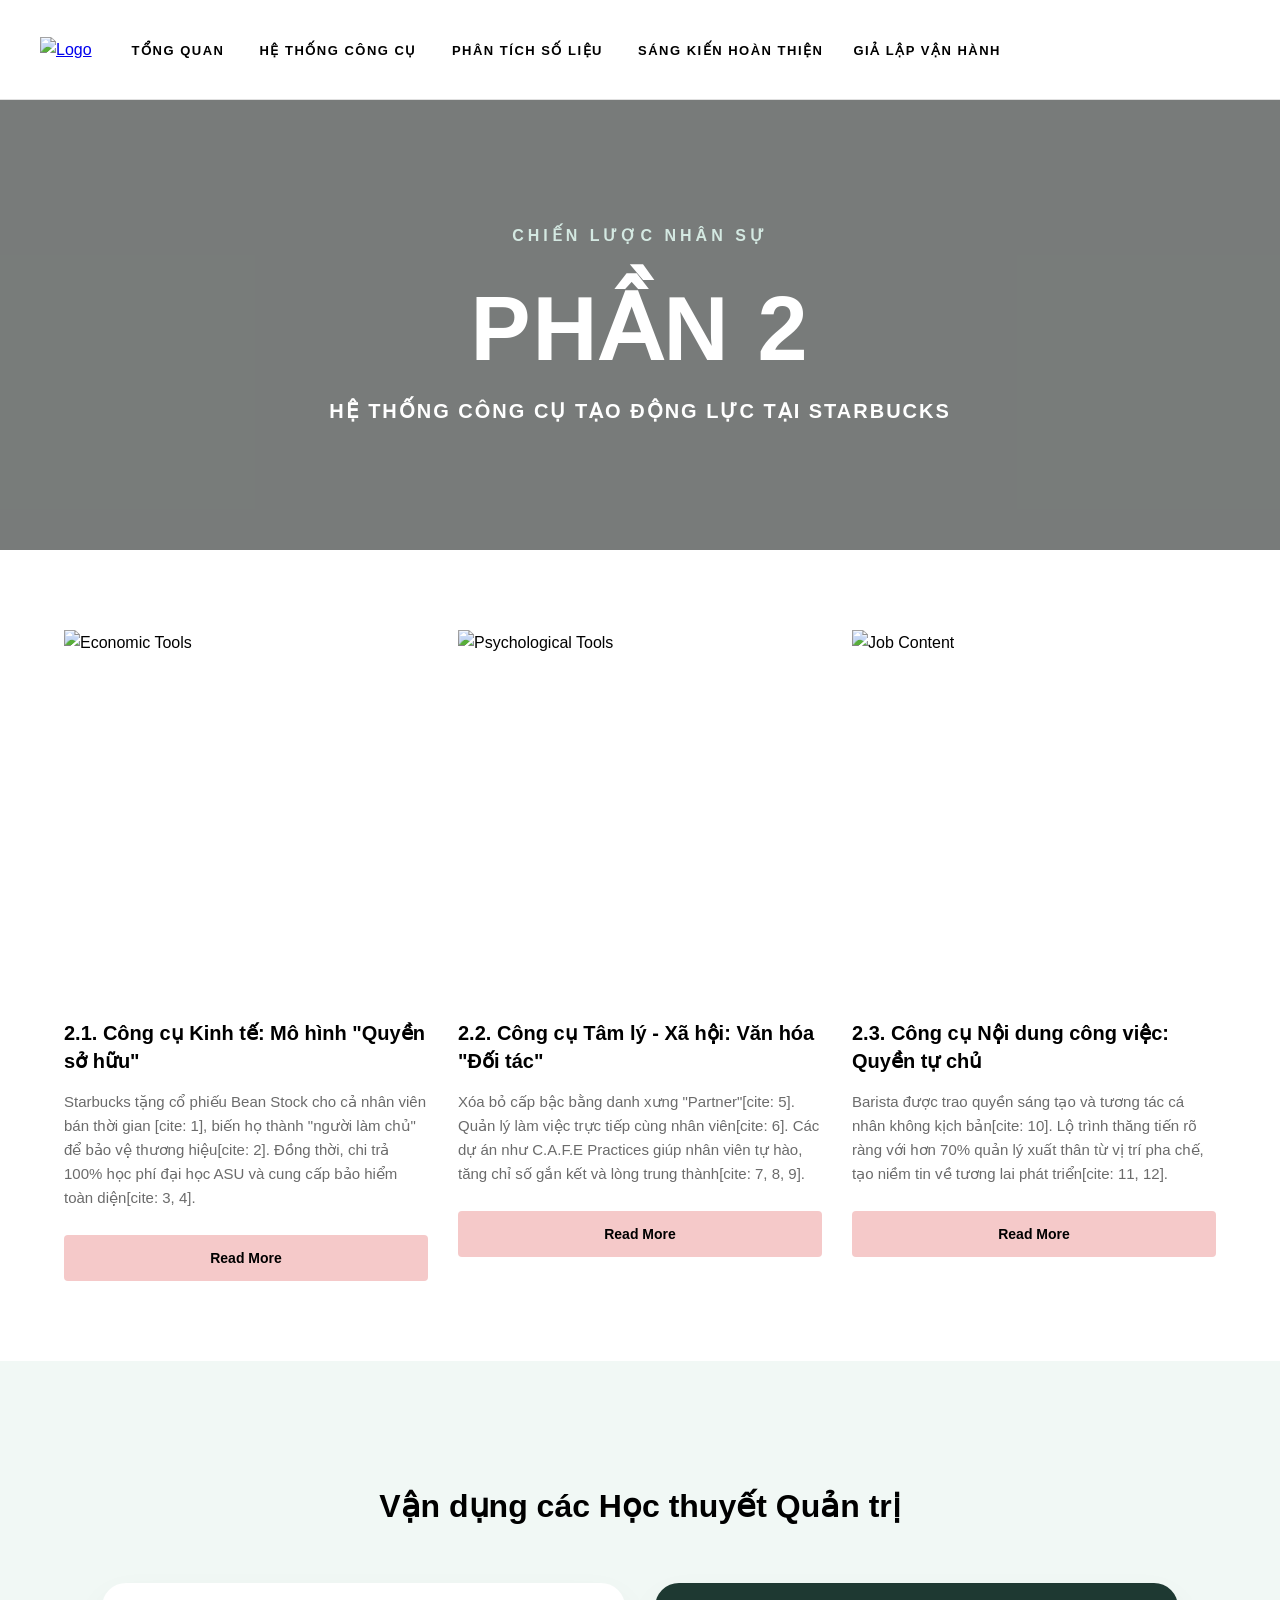
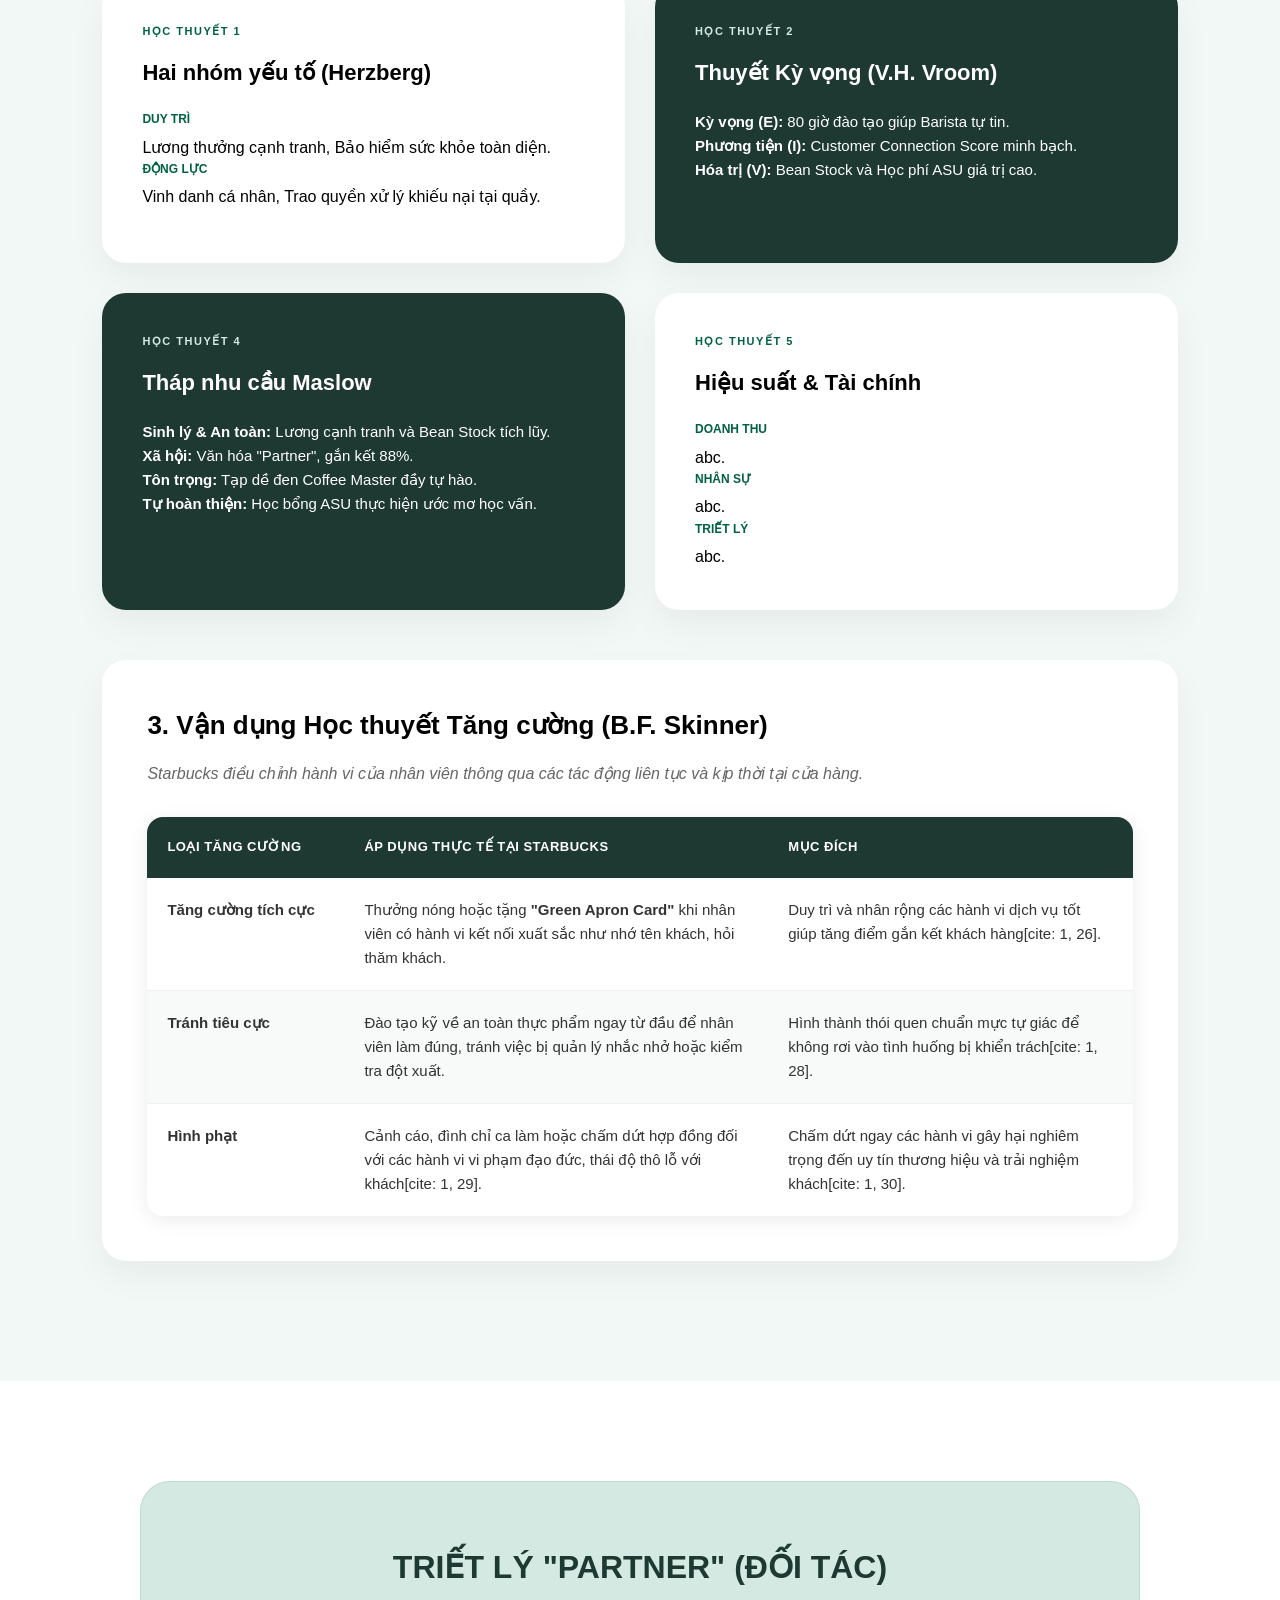
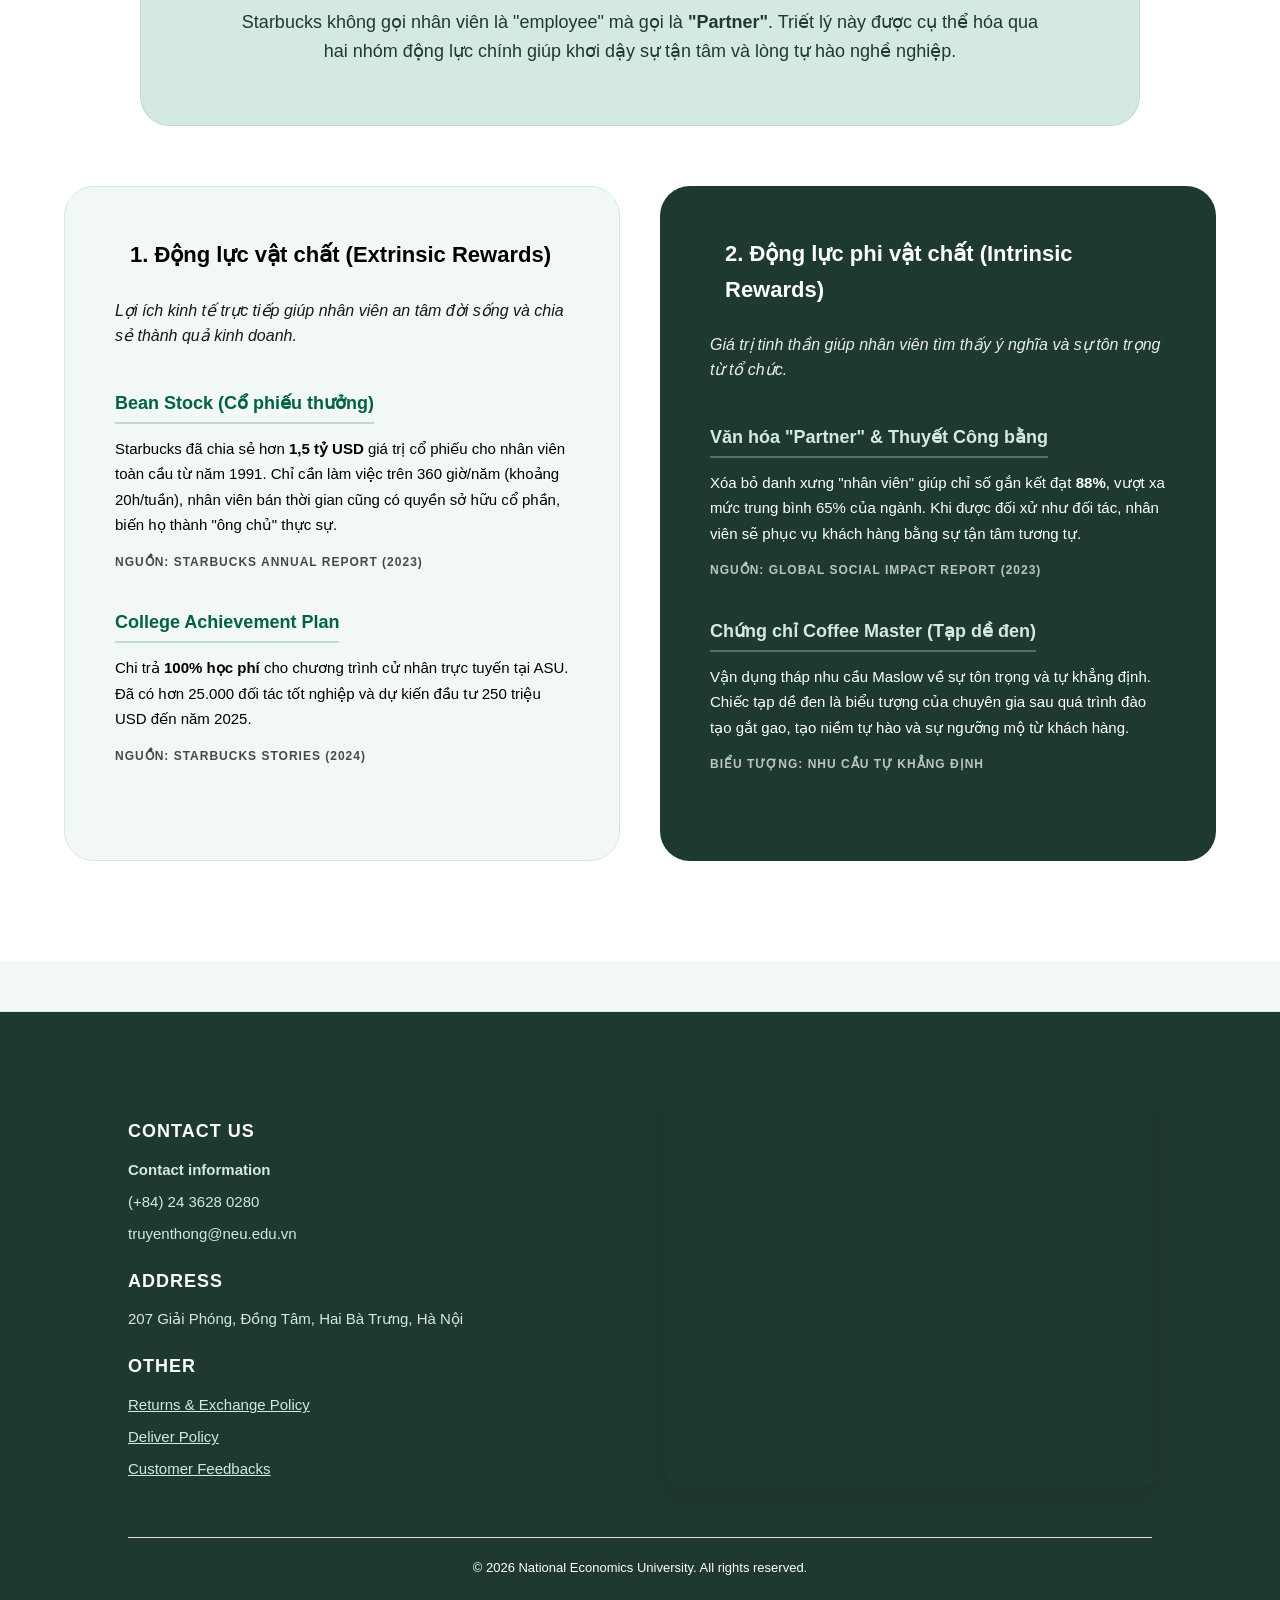
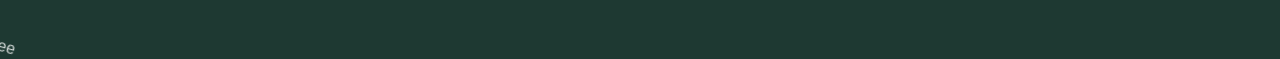
==== part2.html @ 0806a250 "second commit" ====
<!DOCTYPE html>
<html lang="en">
<head>
    <meta charset="UTF-8">
    <meta name="viewport" content="width=device-width, initial-scale=1.0">
    <title>Document</title>
    <link rel="stylesheet" href="part2.css">
    <link rel="stylesheet" href="starbucks.css">

    <link rel="icon" type="image/x-icon" href="https://upload.wikimedia.org/wikipedia/en/d/d3/Starbucks_Corporation_Logo_2011.svg">
</head>
<body>
    
    <nav class="navbar">
        <div class="nav-container">
            <div class="nav-left">
                <a href="index.html" class="logo">
                    <img src="https://upload.wikimedia.org/wikipedia/en/d/d3/Starbucks_Corporation_Logo_2011.svg" alt="Logo">
                </a>
                <ul class="nav-links">
                    <li class="dropdown">
                        <a href="index.html">Tổng quan <i class="fa-solid fa-chevron-down"></i></a>
                        <ul class="dropdown-menu">
                            <li><a href="index.html">Tổ chức</a></li>
                            <li><a href="index.html">Đối tượng tạo động lực</a></li>
                            <li><a href="index.html">Các động lực cho nhân viên</a></li>
                        </ul>
                    </li>

                    <li class="dropdown">
                        <a href="#">Hệ thống công cụ <i class="fa-solid fa-chevron-down"></i></a>
                        <ul class="dropdown-menu">
                            <li><a href="#phan1">Công cụ kinh tế</a></li>
                            <li><a href="#management-theories">Công cụ tâm lý - xã hội</a></li>
                            <li><a href="#rewards-comparison">Công cụ nội dung công việc</a></li>
                        </ul>
                    </li>

                    <li class="dropdown">
                        <a href="part3.html">Phân tích số liệu <i class="fa-solid fa-chevron-down"></i></a>
                        <ul class="dropdown-menu">
                            <li><a href="part3.html">Phân tích tác động</a></li>
                            <li><a href="part3.html">Mô hình cây vấn đề</a></li>
                            <li><a href="part3.html">Mô hình giải pháp</a></li>
                        </ul>
                    </li>

                    <li><a href="part4.html">Sáng kiến hoàn thiện</a></li>

                    <li><a href="part5.html">Giả lập vận hành</a></li>
                    
                </ul>
            </div>
        </div>
    </nav>

    <section class="subpage-hero">
        <div class="hero-overlay">
            <div class="hero-text-container">
                <span class="hero-subtitle">Chiến lược nhân sự</span>
                <h1 class="hero-title">PHẦN 2</h1>
                <p class="hero-description">Hệ thống công cụ tạo động lực tại Starbucks</p>
            </div>
        </div>
    </section>

<main class="main-full-width" id="phan1">
    <section class="tools-card-section">
        <div class="card-grid">
            <div class="info-card">
                <div class="card-image">
                    <img src="https://images.unsplash.com/photo-1497215728101-856f4ea42174?q=80&w=600" alt="Economic Tools">
                </div>
                <div class="card-body">
                    <h3>2.1. Công cụ Kinh tế: Mô hình "Quyền sở hữu"</h3>
                    <p>Starbucks tặng cổ phiếu Bean Stock cho cả nhân viên bán thời gian [cite: 1], biến họ thành "người làm chủ" để bảo vệ thương hiệu[cite: 2]. Đồng thời, chi trả 100% học phí đại học ASU và cung cấp bảo hiểm toàn diện[cite: 3, 4].</p>
                    <a href="#" class="btn-read-more">Read More</a>
                </div>
            </div>

            <div class="info-card">
                <div class="card-image">
                    <img src="https://images.unsplash.com/photo-1497215728101-856f4ea42174?q=80&w=600" alt="Psychological Tools">
                </div>
                <div class="card-body">
                    <h3>2.2. Công cụ Tâm lý - Xã hội: Văn hóa "Đối tác"</h3>
                    <p>Xóa bỏ cấp bậc bằng danh xưng "Partner"[cite: 5]. Quản lý làm việc trực tiếp cùng nhân viên[cite: 6]. Các dự án như C.A.F.E Practices giúp nhân viên tự hào, tăng chỉ số gắn kết và lòng trung thành[cite: 7, 8, 9].</p>
                    <a href="#" class="btn-read-more">Read More</a>
                </div>
            </div>

            <div class="info-card">
                <div class="card-image">
                    <img src="https://images.unsplash.com/photo-1497215728101-856f4ea42174?q=80&w=600" alt="Job Content">
                </div>
                <div class="card-body">
                    <h3>2.3. Công cụ Nội dung công việc: Quyền tự chủ</h3>
                    <p>Barista được trao quyền sáng tạo và tương tác cá nhân không kịch bản[cite: 10]. Lộ trình thăng tiến rõ ràng với hơn 70% quản lý xuất thân từ vị trí pha chế, tạo niềm tin về tương lai phát triển[cite: 11, 12].</p>
                    <a href="#" class="btn-read-more">Read More</a>
                </div>
            </div>
        </div>
    </section>



<section class="unified-theory-section" id="management-theories">
    <h2 class="center-title">Vận dụng các Học thuyết Quản trị</h2>
    
    <div class="theory-main-grid">
        <div class="theory-card">
            <div class="card-tag">Học thuyết 1</div>
            <h3>Hai nhóm yếu tố (Herzberg)</h3>
            <div class="card-inner-split">
                <div class="theory-sub-box">
                    <span class="label-mini">Duy trì</span>
                    <p>Lương thưởng cạnh tranh, Bảo hiểm sức khỏe toàn diện.</p>
                </div>
                <div class="theory-sub-box">
                    <span class="label-mini">Động lực</span>
                    <p>Vinh danh cá nhân, Trao quyền xử lý khiếu nại tại quầy.</p>
                </div>
            </div>
        </div>

        <div class="theory-card green-card">
            <div class="card-tag white-tag">Học thuyết 2</div>
            <h3>Thuyết Kỳ vọng (V.H. Vroom)</h3>
            <div class="vroom-details">
                <p><strong>Kỳ vọng (E):</strong> 80 giờ đào tạo giúp Barista tự tin.</p>
                <p><strong>Phương tiện (I):</strong> Customer Connection Score minh bạch.</p>
                <p><strong>Hóa trị (V):</strong> Bean Stock và Học phí ASU giá trị cao.</p>
            </div>
        </div>

        <div class="theory-card green-card">
            <div class="card-tag white-tag">Học thuyết 4</div>
            <h3>Tháp nhu cầu Maslow</h3>
            <div class="maslow-list">
                <p><strong>Sinh lý & An toàn:</strong> Lương cạnh tranh và Bean Stock tích lũy.</p>
                <p><strong>Xã hội:</strong> Văn hóa "Partner", gắn kết 88%.</p>
                <p><strong>Tôn trọng:</strong> Tạp dề đen Coffee Master đầy tự hào.</p>
                <p><strong>Tự hoàn thiện:</strong> Học bổng ASU thực hiện ước mơ học vấn.</p>
            </div>
        </div>

        <div class="theory-card">
            <div class="card-tag ">Học thuyết 5</div>
            <h3>Hiệu suất & Tài chính</h3>
            <div class="card-inner-split">
                <div class="theory-sub-box">
                    <span class="label-mini">Doanh thu</span>
                    <p>abc.</p>
                </div>
                <div class="theory-sub-box">
                    <span class="label-mini">Nhân sự</span>
                    <p>abc.</p>
                </div>
                                <div class="theory-sub-box">
                    <span class="label-mini">Triết lý</span>
                    <p>abc.</p>
                </div>
            </div>
        </div>
    </div>

<div class="skinner-table-block">
    <h3 class="table-title">3. Vận dụng Học thuyết Tăng cường (B.F. Skinner)</h3>
    <p class="table-desc">Starbucks điều chỉnh hành vi của nhân viên thông qua các tác động liên tục và kịp thời tại cửa hàng.</p>
    
    <div class="modern-table-container">
        <table class="skinner-table">
            <thead>
                <tr>
                    <th>Loại tăng cường</th>
                    <th>Áp dụng thực tế tại Starbucks</th>
                    <th>Mục đích</th>
                </tr>
            </thead>
            <tbody>
                <tr>
                    <td class="type-col">Tăng cường tích cực</td>
                    <td>Thưởng nóng hoặc tặng <strong>"Green Apron Card"</strong> khi nhân viên có hành vi kết nối xuất sắc như nhớ tên khách, hỏi thăm khách.</td>
                    <td>Duy trì và nhân rộng các hành vi dịch vụ tốt giúp tăng điểm gắn kết khách hàng[cite: 1, 26].</td>
                </tr>
                <tr class="highlight-row">
                    <td class="type-col">Tránh tiêu cực</td>
                    <td>Đào tạo kỹ về an toàn thực phẩm ngay từ đầu để nhân viên làm đúng, tránh việc bị quản lý nhắc nhở hoặc kiểm tra đột xuất.</td>
                    <td>Hình thành thói quen chuẩn mực tự giác để không rơi vào tình huống bị khiển trách[cite: 1, 28].</td>
                </tr>
                <tr>
                    <td class="type-col">Hình phạt</td>
                    <td>Cảnh cáo, đình chỉ ca làm hoặc chấm dứt hợp đồng đối với các hành vi vi phạm đạo đức, thái độ thô lỗ với khách[cite: 1, 29].</td>
                    <td>Chấm dứt ngay các hành vi gây hại nghiêm trọng đến uy tín thương hiệu và trải nghiệm khách[cite: 1, 30].</td>
                </tr>
            </tbody>
        </table>
    </div>
</div>

</section>



<section class="final-motivation-section" id="rewards-comparison">
    <div class="philosophy-banner">
        <div class="philosophy-content">
            <i class="fa-solid fa-handshake-angle"></i>
            <h2>Triết lý "Partner" (Đối tác)</h2>
            <p>Starbucks không gọi nhân viên là "employee" mà gọi là <strong>"Partner"</strong>. Triết lý này được cụ thể hóa qua hai nhóm động lực chính giúp khơi dậy sự tận tâm và lòng tự hào nghề nghiệp.</p>
        </div>
    </div>

    <div class="rewards-container">
        <div class="reward-box extrinsic">
            <div class="box-header">
                <i class="fa-solid fa-gem"></i>
                <h3>1. Động lực vật chất (Extrinsic Rewards)</h3>
            </div>
            <p class="box-desc">Lợi ích kinh tế trực tiếp giúp nhân viên an tâm đời sống và chia sẻ thành quả kinh doanh.</p>
            
            <div class="reward-item">
                <h4>Bean Stock (Cổ phiếu thưởng)</h4>
                <p>Starbucks đã chia sẻ hơn <strong>1,5 tỷ USD</strong> giá trị cổ phiếu cho nhân viên toàn cầu từ năm 1991. Chỉ cần làm việc trên 360 giờ/năm (khoảng 20h/tuần), nhân viên bán thời gian cũng có quyền sở hữu cổ phần, biến họ thành "ông chủ" thực sự.</p>
                <span class="source-tag">Nguồn: Starbucks Annual Report (2023)</span>
            </div>

            <div class="reward-item">
                <h4>College Achievement Plan</h4>
                <p>Chi trả <strong>100% học phí</strong> cho chương trình cử nhân trực tuyến tại ASU. Đã có hơn 25.000 đối tác tốt nghiệp và dự kiến đầu tư 250 triệu USD đến năm 2025.</p>
                <span class="source-tag">Nguồn: Starbucks Stories (2024)</span>
            </div>
        </div>

        <div class="reward-box intrinsic">
            <div class="box-header">
                <i class="fa-solid fa-heart-circle-check"></i>
                <h3>2. Động lực phi vật chất (Intrinsic Rewards)</h3>
            </div>
            <p class="box-desc">Giá trị tinh thần giúp nhân viên tìm thấy ý nghĩa và sự tôn trọng từ tổ chức.</p>

            <div class="reward-item">
                <h4>Văn hóa "Partner" & Thuyết Công bằng</h4>
                <p>Xóa bỏ danh xưng "nhân viên" giúp chỉ số gắn kết đạt <strong>88%</strong>, vượt xa mức trung bình 65% của ngành. Khi được đối xử như đối tác, nhân viên sẽ phục vụ khách hàng bằng sự tận tâm tương tự.</p>
                <span class="source-tag">Nguồn: Global Social Impact Report (2023)</span>
            </div>

            <div class="reward-item">
                <h4>Chứng chỉ Coffee Master (Tạp dề đen)</h4>
                <p>Vận dụng tháp nhu cầu Maslow về sự tôn trọng và tự khẳng định. Chiếc tạp dề đen là biểu tượng của chuyên gia sau quá trình đào tạo gắt gao, tạo niềm tự hào và sự ngưỡng mộ từ khách hàng.</p>
                <span class="source-tag">Biểu tượng: Nhu cầu Tự khẳng định</span>
            </div>
        </div>
    </div>
</section>



</main>


    <footer class="footer-professional">
        <img src="https://images.unsplash.com/photo-1541167760496-1628856ab772?q=80&w=500" alt="Coffee" class="decor-img left-coffee">
        <img src="https://images.unsplash.com/photo-1495474472287-4d71bcdd2085?q=80&w=500" alt="Coffee" class="decor-img right-coffee">

        <div class="footer-grid">
            <div class="footer-info">
                <div class="social-header">
                    <a href="#"><i class="fa-brands fa-facebook"></i></a>
                    <a href="#"><i class="fa-brands fa-instagram"></i></a>
                </div>

                <div class="contact-section">
                    <h3>Contact Us</h3>
                    <p><strong>Contact information</strong></p>
                    <p>(+84) 24 3628 0280</p>
                    <p>truyenthong@neu.edu.vn</p>

                    <h3>Address</h3>
                    <p>207 Giải Phóng, Đồng Tâm, Hai Bà Trưng, Hà Nội</p>

                    <h3>Other</h3>
                    <ul class="other-links">
                        <li><a href="#">Returns & Exchange Policy</a></li>
                        <li><a href="#">Deliver Policy</a></li>
                        <li><a href="#">Customer Feedbacks</a></li>
                    </ul>
                </div>
            </div>

            <div class="footer-map">
                <iframe 
                    src="https://www.google.com/maps/embed?pb=!1m18!1m12!1m3!1d3724.7335946398553!2d105.84074367592404!3d21.003303488651817!2m3!1f0!2f0!3f0!3m2!1i1024!2i768!4f13.1!3m3!1m2!1s0x3135ac76ccab6dd7%3A0x2215c0d30364d516!2zRMOieSBuaMOgIEEyLCDEkOG6oWkgaOG7YyBLaW5oIHThur8gUXXhu5FjIGTDom4!5e0!3m2!1svi!2s!4v1714925000000!5m2!1svi!2s" 
                    width="100%" 
                    height="350" 
                    style="border:0; border-radius: 12px;" 
                    allowfullscreen="" 
                    loading="lazy">
                </iframe>
            </div>
        </div>
        
        <div class="footer-bottom">
            <p>© 2026 National Economics University. All rights reserved.</p>
        </div>
    </footer>

</body>
</html>
---- part2.css ----
/* Tinh chỉnh bổ sung cho các khối nội dung */
.highlight-item {
    background: rgba(255, 255, 255, 0.1);
    padding: 15px;
    border-radius: 10px;
    margin-top: 15px;
    border-left: 4px solid var(--accent-green);
}

.highlight-item strong {
    display: block;
    color: var(--accent-green);
    margin-bottom: 5px;
}

.accent-green-bg .styled-list {
    list-style: none;
    padding-left: 0;
}

.accent-green-bg .styled-list li {
    margin-bottom: 15px;
    padding-left: 25px;
    position: relative;
}

.accent-green-bg .styled-list li::before {
    content: '☕';
    position: absolute;
    left: 0;
    top: 0;
}

/* --- Hero Banner Style - Bold & Uppercase --- */
.subpage-hero {
    width: 100%;
    height: 450px;
    background-image: url('https://images.unsplash.com/photo-1501339847302-ac426a4a7cbb?q=80&w=1600');
    background-size: cover;
    background-position: center;
    position: relative;
    display: flex;
    align-items: center;
    justify-content: center;
}

.hero-overlay {
    position: absolute;
    top: 0;
    left: 0;
    width: 100%;
    height: 100%;
    background: rgba(0, 0, 0, 0.5); /* Tăng độ mờ nhẹ để chữ đậm nổi bật hơn */
    display: flex;
    align-items: center;
    justify-content: center;
}

.hero-text-container {
    text-align: center;
    color: var(--starbucks-white);
    /* Áp dụng Bold cho toàn bộ text bên trong */
    font-weight: 800; 
    text-transform: uppercase; /* Đảm bảo tất cả đều in hoa */
}

.hero-subtitle {
    display: block;
    font-size: 16px;
    letter-spacing: 4px;
    margin-bottom: 40px; /* Tăng từ 15px lên 40px để tách xa chữ PHẦN 2 */
    font-weight: 700;
    color: var(--accent-green); /* Có thể dùng màu xanh mint để làm điểm nhấn */
}

.hero-title {
    font-size: 90px;
    font-weight: 900;
    margin: 0;
    line-height: 0.9;
    letter-spacing: 2px;
    /* Có thể thêm margin-bottom nếu muốn tách mô tả bên dưới ra thêm */
    margin-bottom: 25px; 
}

.hero-description {
    font-size: 20px;
    font-weight: 700;
    letter-spacing: 2px;
    margin-top: 0; /* Đã dùng margin-bottom của title để điều chỉnh */
}

/* --- Cập nhật lưới học thuyết đối xứng --- */
.theory-main-grid {
    display: grid;
    grid-template-columns: 1fr 1fr; /* Chia 2 cột đều nhau */
    gap: 30px;
    margin-bottom: 50px;
}

.theory-card {
    background: #ffffff;
    border-radius: 24px;
    padding: 35px;
    box-shadow: 0 15px 35px rgba(0,0,0,0.05);
    display: flex;
    flex-direction: column;
    min-height: 280px; /* Đảm bảo các hộp có chiều cao tối thiểu bằng nhau */
}

/* Thẻ màu đào (Peach) cho Maslow */
.peach-card {
    background-color: #f2d2bd;
    border: none;
}

/* Thẻ màu xanh đậm cho Tài chính */
.financial-card {
    background-color: var(--house-green);
    color: #ffffff;
}

.card-tag {
    font-size: 11px;
    font-weight: 800;
    text-transform: uppercase;
    color: var(--starbucks-green);
    margin-bottom: 15px;
    letter-spacing: 2px;
}

.white-tag { color: var(--accent-green); }

.theory-card h3 {
    font-size: 22px;
    margin-bottom: 20px;
    font-weight: 700;
}

/* Tinh chỉnh nội dung bên trong các card */
.theory-inner-split, .maslow-list, .financial-details, .vroom-details {
    font-size: 15px;
    line-height: 1.6;
}

.label-mini {
    display: block;
    font-weight: 700;
    color: var(--starbucks-green);
    text-transform: uppercase;
    font-size: 12px;
    margin-bottom: 5px;
}

/* Responsive: Chuyển về 1 cột trên Mobile */
@media (max-width: 992px) {
    .theory-main-grid {
        grid-template-columns: 1fr;
    }
}

/* --- Feature Tags --- */

/* Responsive */
@media (max-width: 992px) {
    .theory-container, .card-split, .fin-grid {
        grid-template-columns: 1fr;
    }
}

/* --- 3-Column Card Layout (Siply Style) --- */
.tools-card-section {
    padding: 80px 5%;
    background-color: var(--starbucks-white);
}

.card-grid {
    display: grid;
    grid-template-columns: repeat(3, 1fr); /* Chia 3 cột đều nhau */
    gap: 30px;
    max-width: 1200px;
    margin: 0 auto;
}

.info-card {
    background: #fff;
    display: flex;
    flex-direction: column;
    text-align: left;
}

/* Ảnh vuông hoặc chữ nhật theo mẫu */
.card-image {
    width: 100%;
    aspect-ratio: 1 / 1; /* Tạo khung vuông như hình mẫu */
    overflow: hidden;
    margin-bottom: 25px;
}

.card-image img {
    width: 100%;
    height: 100%;
    object-fit: cover;
    transition: transform 0.5s ease;
}

.info-card:hover .card-image img {
    transform: scale(1.05);
}

/* Nội dung chữ */
.card-body h3 {
    font-size: 20px;
    font-weight: 700;
    color: var(--text-black);
    margin-bottom: 15px;
    line-height: 1.4;
    min-height: 56px; /* Giữ các tiêu đề thẳng hàng */
}

.card-body p {
    font-size: 15px;
    color: var(--text-grey);
    line-height: 1.6;
    margin-bottom: 25px;
    display: -webkit-box;
    --line-clamp: 4; /* Giới hạn 4 dòng text cho đều card */
    -webkit-box-orient: vertical;
    overflow: hidden;
}

/* Nút Read More màu hồng nhạt như mẫu */
.btn-read-more {
    display: block;
    width: 100%;
    padding: 12px 0;
    background-color: #f5c9c9; /* Màu hồng phấn theo ảnh mẫu */
    color: #000;
    text-align: center;
    text-decoration: none;
    font-weight: 700;
    font-size: 14px;
    border-radius: 4px;
    transition: background-color 0.3s ease;
}

.btn-read-more:hover {
    background-color: #eab5b5;
}

/* Responsive: Chuyển về 1 cột trên mobile */
@media (max-width: 992px) {
    .card-grid {
        grid-template-columns: 1fr;
        gap: 50px;
    }
}

/* --- Unified Theory Section --- */
.unified-theory-section {
    padding: 80px 8%;
    background-color: var(--starbucks-background); /* Nền xanh ngà đặc trưng */
    margin: 40px 0;
}

/* Bố cục Grid cho các thẻ phía trên */
.theory-top-grid {
    display: grid;
    grid-template-columns: 1.2fr 0.8fr; /* Thẻ Herzberg rộng hơn một chút */
    gap: 30px;
    margin-bottom: 50px;
}

.theory-card {
    background: #ffffff;
    border-radius: 24px;
    padding: 40px;
    box-shadow: 0 15px 35px rgba(0,0,0,0.05);
    position: relative;
}

.green-card {
    background-color: var(--house-green);
    color: #ffffff;
}

.card-tag {
    font-size: 11px;
    font-weight: 800;
    text-transform: uppercase;
    color: var(--starbucks-green);
    margin-bottom: 15px;
    letter-spacing: 1.5px;
}

.white-tag { color: var(--accent-green); }

/* Bảng Skinner nằm bên dưới */
.skinner-table-block {
    background: #ffffff;
    padding: 45px;
    border-radius: 24px;
    box-shadow: 0 15px 35px rgba(0,0,0,0.05);
}

.table-title {
    color: var(--house-green);
    font-size: 24px;
    margin-bottom: 10px;
}

.table-desc {
    color: var(--text-grey);
    margin-bottom: 30px;
    font-style: italic;
}

/* Tận dụng lại class rationale-table đã có */
.skinner-table-block .table-wrapper {
    margin-top: 0;
    box-shadow: none;
    border: 1px solid #f0f0f0;
}

/* Responsive */
@media (max-width: 1024px) {
    .theory-top-grid {
        grid-template-columns: 1fr;
    }
}

/* --- Final Motivation Section Styles --- */
.final-motivation-section {
    padding: 100px 5%;
    background-color: var(--starbucks-white);
}

/* Banner triết lý Partner */
.philosophy-banner {
    background-color: var(--accent-green);
    border-radius: 30px;
    padding: 60px;
    text-align: center;
    max-width: 1000px;
    margin: 0 auto 60px auto;
    border: 1px solid rgba(0, 98, 65, 0.1);
}

.philosophy-content i {
    font-size: 50px;
    color: var(--starbucks-green);
    margin-bottom: 20px;
}

.philosophy-content h2 {
    color: var(--house-green);
    font-size: 32px;
    margin-bottom: 15px;
    text-transform: uppercase;
}

.philosophy-content p {
    font-size: 18px;
    color: var(--house-green);
    max-width: 800px;
    margin: 0 auto;
    line-height: 1.6;
}

/* Container so sánh 2 cột */
.rewards-container {
    display: grid;
    grid-template-columns: 1fr 1fr;
    gap: 40px;
    max-width: 1200px;
    margin: 0 auto;
}

.reward-box {
    padding: 50px;
    border-radius: 30px;
    display: flex;
    flex-direction: column;
}

/* Màu sắc Card Vật chất */
.reward-box.extrinsic {
    background-color: #f1f8f5;
    border: 1px solid var(--accent-green);
}

/* Màu sắc Card Phi vật chất - Tông Đen/Xanh đậm của Coffee Master */
.reward-box.intrinsic {
    background-color: var(--house-green);
    color: white;
}

.box-header {
    display: flex;
    align-items: center;
    gap: 15px;
    margin-bottom: 25px;
}

.box-header i { font-size: 30px; color: var(--starbucks-green); }
.intrinsic .box-header i { color: var(--accent-green); }

.box-header h3 { font-size: 22px; font-weight: 700; }
.box-desc { font-style: italic; margin-bottom: 40px; opacity: 0.9; }

/* Từng mục nhỏ bên trong Card */
.reward-item {
    margin-bottom: 35px;
}

.reward-item h4 {
    font-size: 18px;
    margin-bottom: 12px;
    color: var(--starbucks-green);
    border-bottom: 2px solid rgba(0, 98, 65, 0.2);
    display: inline-block;
    padding-bottom: 4px;
}

.intrinsic .reward-item h4 {
    color: var(--accent-green);
    border-bottom-color: rgba(212, 233, 226, 0.3);
}

.reward-item p {
    font-size: 15px;
    line-height: 1.7;
    margin-bottom: 10px;
}

.source-tag {
    font-size: 12px;
    text-transform: uppercase;
    letter-spacing: 1px;
    opacity: 0.7;
    font-weight: 700;
}

/* Responsive */
@media (max-width: 992px) {
    .rewards-container {
        grid-template-columns: 1fr;
    }
    .philosophy-banner {
        padding: 40px 20px;
    }
}

/* --- Thiết kế bảng Skinner theo mẫu mới --- */
.skinner-table-block {
    margin-top: 50px;
    text-align: left;
}

.modern-table-container {
    border-radius: 16px; /* Bo góc toàn bộ bảng */
    overflow: hidden; /* Đảm bảo header không bị tràn góc bo */
    box-shadow: 0 4px 20px rgba(0, 0, 0, 0.08);
    background-color: #ffffff;
}

.skinner-table {
    width: 100%;
    border-collapse: collapse;
    font-size: 15px;
}

/* Header: Màu xanh đậm, chữ trắng in hoa */
.skinner-table thead tr {
    background-color: var(--house-green); /* Màu xanh #1e3932 */
}

.skinner-table th {
    color: #ffffff;
    text-align: left;
    padding: 20px;
    font-weight: 700;
    text-transform: uppercase;
    font-size: 13px;
    letter-spacing: 0.5px;
}

/* Nội dung các ô */
.skinner-table td {
    padding: 20px;
    line-height: 1.6;
    vertical-align: top;
    color: #333;
    border-bottom: 1px solid #f0f0f0;
}

/* Cột Loại tăng cường: Chữ xanh lá */
.type-col {
    font-weight: 700;
    color: var(--starbucks-green); /* Màu xanh #006241 */
    width: 20%;
}

/* Hàng giữa (Tránh tiêu cực) có nền xanh nhạt theo mẫu */
.highlight-row {
    background-color: #f7faf9; /* Màu xanh mint cực nhạt */
}

/* Loại bỏ đường kẻ ở hàng cuối cùng */
.skinner-table tr:last-child td {
    border-bottom: none;
}

/* Tinh chỉnh tiêu đề phần 3 */
.table-title {
    font-size: 26px;
    font-weight: 700;
    color: #000;
    margin-bottom: 15px;
}

.table-desc {
    color: #666;
    margin-bottom: 30px;
    font-size: 16px;
}
---- starbucks.css ----
/* --- Overview --- */
:root {
    --starbucks-green: #006241;    /* Màu xanh logo */
    --house-green: #1e3932;        /* Màu xanh đậm tiêu đề */
    --accent-green: #d4e9e2;       /* Màu xanh mint nhạt */
    --starbucks-white: #ffffff;
    --starbucks-background: #f1f8f5; /* Màu nền đặc trưng của Starbucks */
    --text-black: #000000;
    --text-grey: #6b6b6b;
}

* {
    margin: 0;
    padding: 0;
    box-sizing: border-box;
}

body {
    font-family: 'Inter', sans-serif;
    background-color: var(--starbucks-background); /* Màu nền giống website Starbucks */
    color: var(--text-black);
    line-height: 1.6;
}

.navbar {
    height: 100px;
    display: flex;
    align-items: center;
    padding: 0 40px;
    background: var(--starbucks-white);
    border-bottom: 1px solid #e0e0e0;
    position: sticky;
    top: 0;
    z-index: 1000;
}

.nav-container {
    width: 100%;
    display: flex;
    justify-content: flex-start; /* Để các mục tràn từ trái sang */
    align-items: center;
}

.nav-left {
    display: flex;
    align-items: center;
    gap: 40px;
}

.logo img {
    height: 50px;
}

.nav-links {
    list-style: none;
    display: flex;
    gap: 30px;
}

.nav-links > li {
    position: relative; /* Quan trọng để menu con căn theo mục cha */
    padding: 35px 0;    /* Tạo vùng đệm để không bị mất hover */
}

.nav-links a {
    text-decoration: none;
    color: var(--text-black);
    font-weight: 700;
    font-size: 13px;
    letter-spacing: 1.5px;
    text-transform: uppercase;
    transition: color 0.3s;
}

.nav-links a i {
    font-size: 10px;
    margin-left: 5px;
}

.nav-links a:hover {
    color: var(--starbucks-green);
}

/* --- Dropdown Menu --- */
.dropdown-menu {
    position: absolute;
    top: 90%; /* Hiển thị ngay dưới header */
    left: 0;
    min-width: 220px;
    list-style: none;
    padding: 10px 0;
    opacity: 0;
    visibility: hidden;
    transition: all 0.3s ease;
    transform: translateY(10px);
    background-color: var(--starbucks-white);
    border-radius: 8px;
    box-shadow: 0 4px 12px rgba(0,0,0,0.1);
}

.dropdown-menu li a {
    padding: 12px 20px;
    display: block;
    font-weight: 400;
    letter-spacing: 0;
    font-size: 14px;
}

.dropdown-menu li a:hover {
    background-color: #f4f4f4;
    color: #006241;
}

/* Hover vào thẻ li */
.dropdown:hover .dropdown-menu {
    opacity: 1;
    visibility: visible;
    transform: translateY(0);
}

.footer-professional {
    position: relative;
    background-color: var(--house-green); /* Footer màu xanh đậm rất đặc trưng Starbucks */    
    border-top: 1px solid #e0e0e0;
    overflow: hidden;
    margin-top: 50px;
    z-index: 10;
    color: var(--starbucks-white);
    padding: 80px 10%;
}

.footer-professional h3, 
.footer-professional p, 
.footer-professional a {
    color: var(--starbucks-white);
}

/* Ảnh trang trí */
.decor-img {
    position: absolute;
    bottom: -20px;
    width: 250px;
    opacity: 0.8;
    z-index: 1;
    filter: drop-shadow(0 10px 15px rgba(0,0,0,0.1));
}

.left-coffee { left: -50px; transform: rotate(15deg); }
.right-coffee { right: -50px; transform: rotate(-15deg); }

.footer-grid {
    display: grid;
    grid-template-columns: 1fr 1fr;
    gap: 50px;
    position: relative;
    z-index: 2; /* Nổi lên trên ảnh decor */
}

/* Social & Contact */
.social-header {
    display: flex;
    gap: 20px;
    margin-bottom: 25px;
}

.social-header i {
    font-size: 35px;
    color: var(--starbucks-white);    
    transition: transform 0.3s ease, color 0.3s ease;
}

.social-header i:hover {
    color: var(--accent-green);
    transform: scale(1.1);
}

.contact-section h3 {
    font-size: 18px;
    font-weight: 700;
    margin: 20px 0 10px 0;
    text-transform: uppercase;
    color: var(--starbucks-white);
    letter-spacing: 1px;
}

.contact-section p, .other-links li {
    font-size: 15px;
    color: var(--accent-green); /* Sử dụng màu xanh mint nhạt #d4e9e2 để thay thế màu xám */
    line-height: 1.8;
    margin-bottom: 5px;
}

.other-links {
    list-style: none;
    padding: 0;
}

.other-links a {
    text-decoration: underline;
    color: var(--accent-green); /* Chuyển từ màu đen sang xanh mint */
    transition: color 0.3s ease;
}


.other-links a:hover {
    color: var(--starbucks-white); /* Khi di chuột vào sẽ sáng lên màu trắng */
}

/* Map styling */
.footer-map {
    box-shadow: 0 10px 30px rgba(0,0,0,0.1);
    border-radius: 12px;
}

.footer-bottom {
    text-align: center;
    margin-top: 50px;
    padding-top: 20px;
    border-top: 1px solid #ddd;
    font-size: 13px;
    color: #888;
}



/* Responsive cho điện thoại */
@media (max-width: 768px) {
    .footer-grid {
        grid-template-columns: 1fr;
    }
    .decor-img {
        display: none; /* Ẩn ảnh decor trên mobile để tránh rối mắt */
    }
}




/* --- Nội dung Tổng quan --- */
.content-wrapper {
    position: relative;
    z-index: 5;               /* Chỉ số cao hơn Carousel để đè lên trên */
    background-color: var(--starbucks-white);  /* BẮT BUỘC có màu nền để che đi phần carousel bên dưới */
    padding: 100px 10%;
    border-radius: 40px 40px 0 0; /* Bo cong nhẹ ở phần giao thoa với Carousel */
    box-shadow: 0 -20px 40px rgba(0,0,0,0.05); /* Tạo đổ bóng nhẹ ở mép trên để tăng hiệu ứng chiều sâu */
    min-height: 100vh;
}

.section-header { 
    margin-bottom: 30px; 
}
.section-header h1 {
    color: var(--house-green);
    font-size: 36px;
    margin-bottom: 20px;
}
.sub-title { color: #006241; font-weight: 700; text-transform: uppercase; letter-spacing: 2px; font-size: 14px; }
.intro-content { font-size: 18px; color: #444; max-width: 800px; line-height: 1.8; }

/* Grid cho Đối tượng */
.section-grid { display: grid; grid-template-columns: 1.2fr 0.8fr; gap: 50px; align-items: center; margin: 80px 0; }
.target-text h2 { font-size: 28px; margin-bottom: 20px; }
.styled-list { margin: 20px 0; padding-left: 20px; }
.styled-list li { margin-bottom: 10px; font-size: 16px; }

.reason-box {
    background: var(--accent-green); /* Dùng màu xanh mint cho các box highlight */
    border-left: 6px solid var(--starbucks-green);
    color: var(--house-green);
    border-radius: 8px;
}

.target-image img { width: 100%; border-radius: 20px; box-shadow: 0 15px 35px rgba(0,0,0,0.1); }

/* Thẻ động lực */
.center-title { text-align: center; margin-bottom: 50px; font-size: 32px; }
.motivation-grid { display: grid; grid-template-columns: 1fr 1fr; gap: 30px; }
.moto-card {
    padding: 40px;
    border-radius: 20px;
    border: 1px solid #eee;
    transition: all 0.3s ease;
}
.moto-card:hover { transform: translateY(-10px); box-shadow: 0 20px 40px rgba(0,0,0,0.05); }
.economic { background: #fff; border-top: 5px solid #006241; }
.social { background: #006241; color: white; border-top: 5px solid #fff; }

.card-icon { font-size: 40px; margin-bottom: 20px; color: #006241; }
.social .card-icon { color: #fff; }
.moto-card h3 { margin-bottom: 15px; font-size: 22px; }
.moto-card ul { padding-left: 20px; margin-top: 15px; }
.moto-card li { margin-bottom: 10px; font-size: 15px; }

@media (max-width: 768px) {
    .section-grid, .motivation-grid { grid-template-columns: 1fr; }
}

/* --- Style cho phần The Sip Behind the Brand --- */
.brand-team-section {
    width: 100%;
    background-color: #fff;
    padding-bottom: 60px;
    margin-top: 0; /* Đảm bảo dính sát với phần main nếu cần */
}

/* Banner tiêu đề màu hồng nhạt */
.brand-header-banner {
    background-color: var(--accent-green); /* Chuyển sang xanh mint để đồng bộ theme */    
    padding: 60px 0;
    text-align: center;
    margin-bottom: 50px;
}

.brand-header-banner h2 {
    color: var(--house-green);
}
/* Container chứa lưới thành viên */
.brand-grid-container {
    display: flex;
    justify-content: center;
    align-items: flex-start;
    gap: 20px; /* Khoảng cách giữa các thành viên */
    max-width: 1200px;
    margin: 0 auto;
    padding: 0 20px;
    flex-wrap: wrap;
}

.team-member-item {
    width: 165px; /* Điều chỉnh kích thước khung ảnh */
    text-align: center;
}

/* Khung ảnh vuông */
.member-frame {
    width: 100%;
    aspect-ratio: 1 / 1; /* Luôn giữ tỉ lệ vuông */
    overflow: hidden;
    margin-bottom: 15px;
    display: flex;
    align-items: center;
    justify-content: center;
    border-radius: 12px;
    transition: transform 0.3s ease;
}

.member-frame:hover {
    transform: scale(1.05);
}

.member-frame img {
    width: 100%;
    height: 100%;
    object-fit: cover; /* Ảnh lấp đầy khung vuông */
}

/* Style cho các khung trống (nét đứt) */
.member-frame.placeholder {
    border: 1px dashed #ccc;
    background-color: #fcfcfc;
}

/* Tên thành viên */
.member-label {
    font-size: 14px;
    font-weight: 600;
    color: #333;
    margin: 0;
}

/* Responsive cho màn hình nhỏ */
@media (max-width: 768px) {
    .brand-grid-container {
        gap: 15px;
    }
    .team-member-item {
        width: 140px;
    }
}
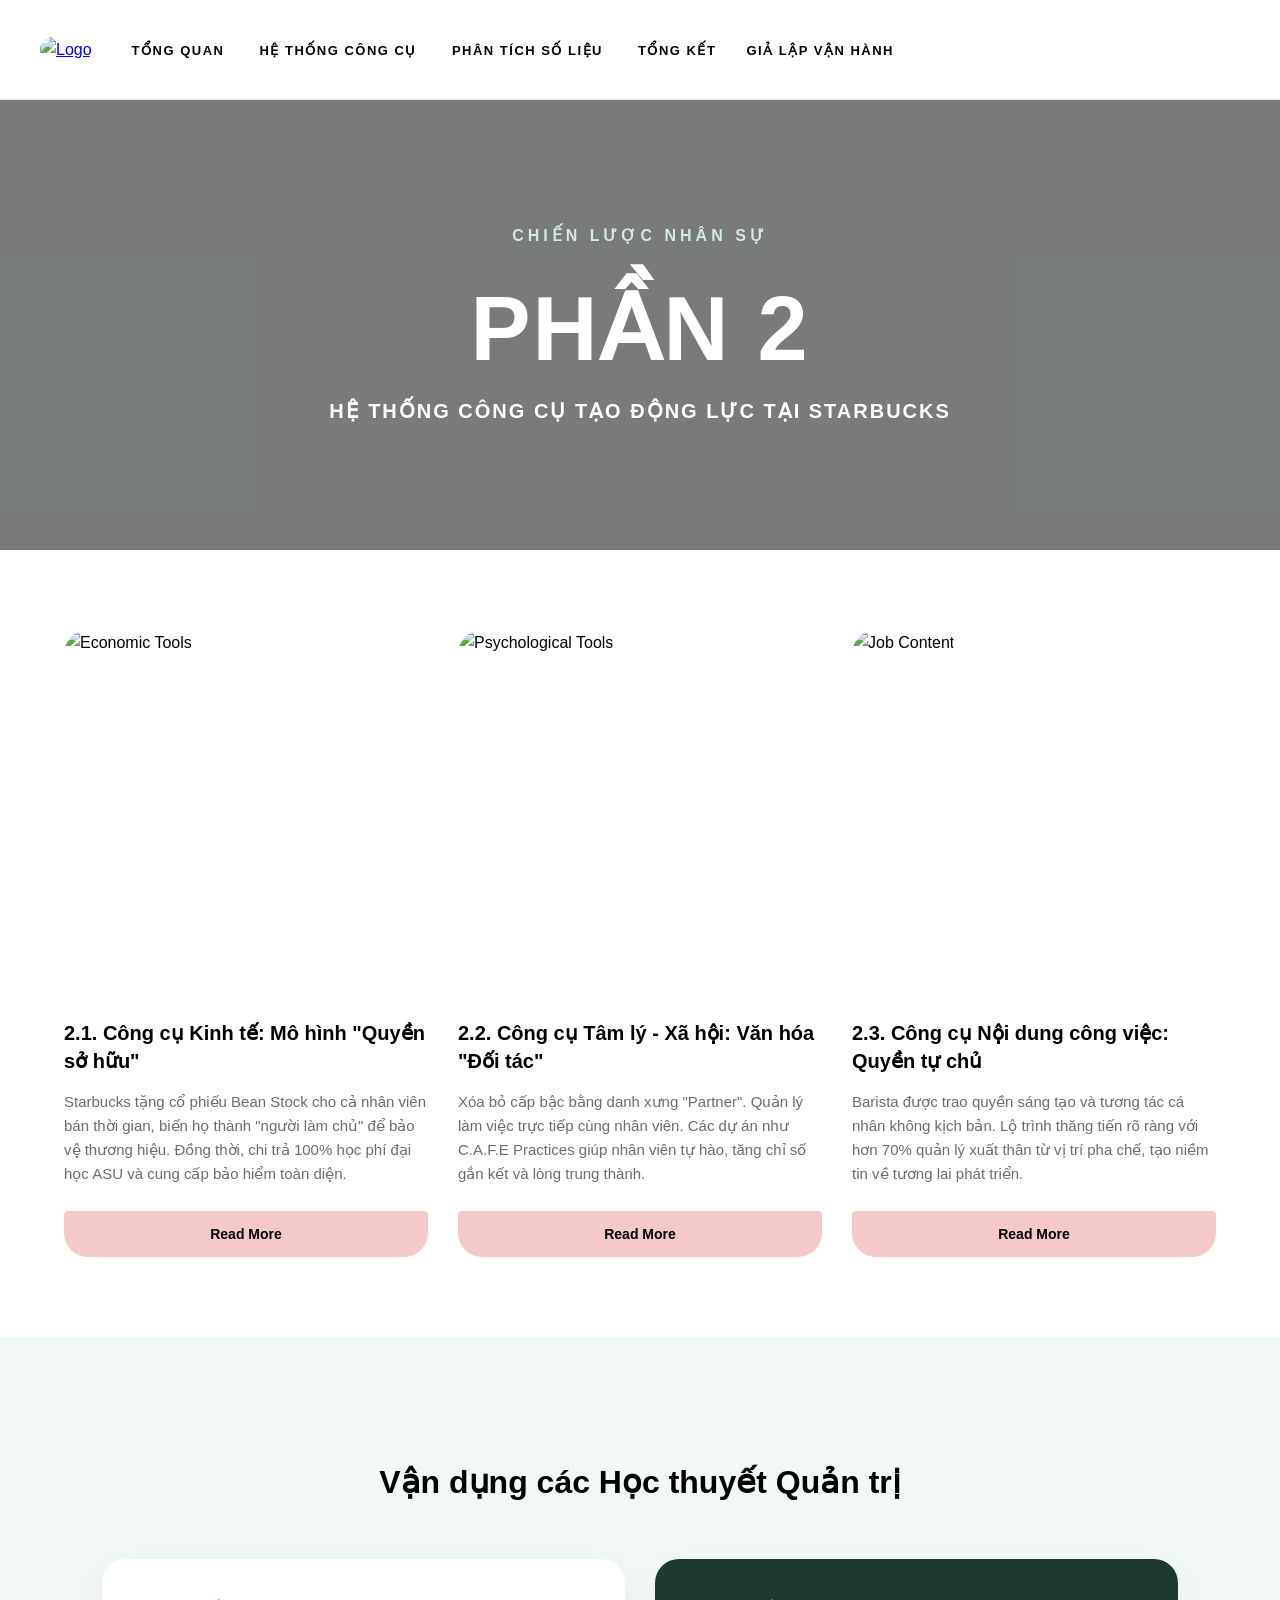
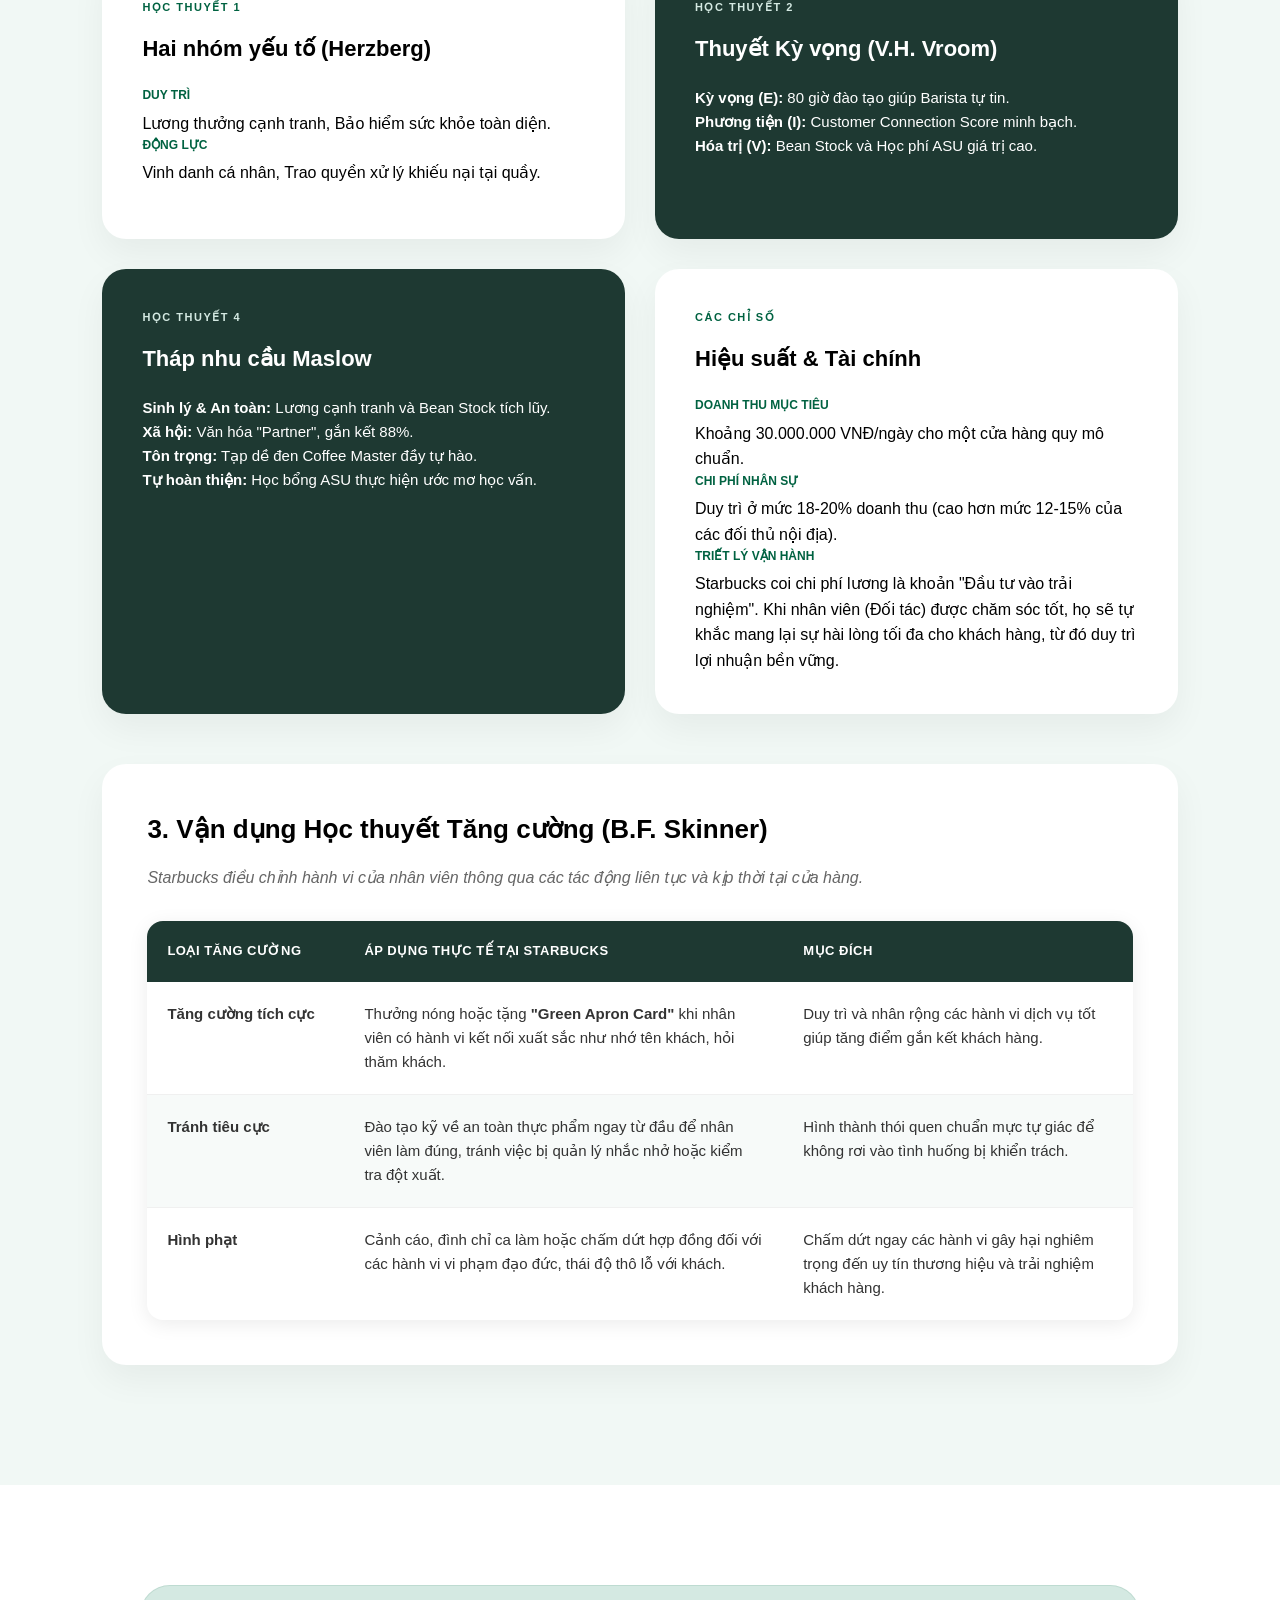
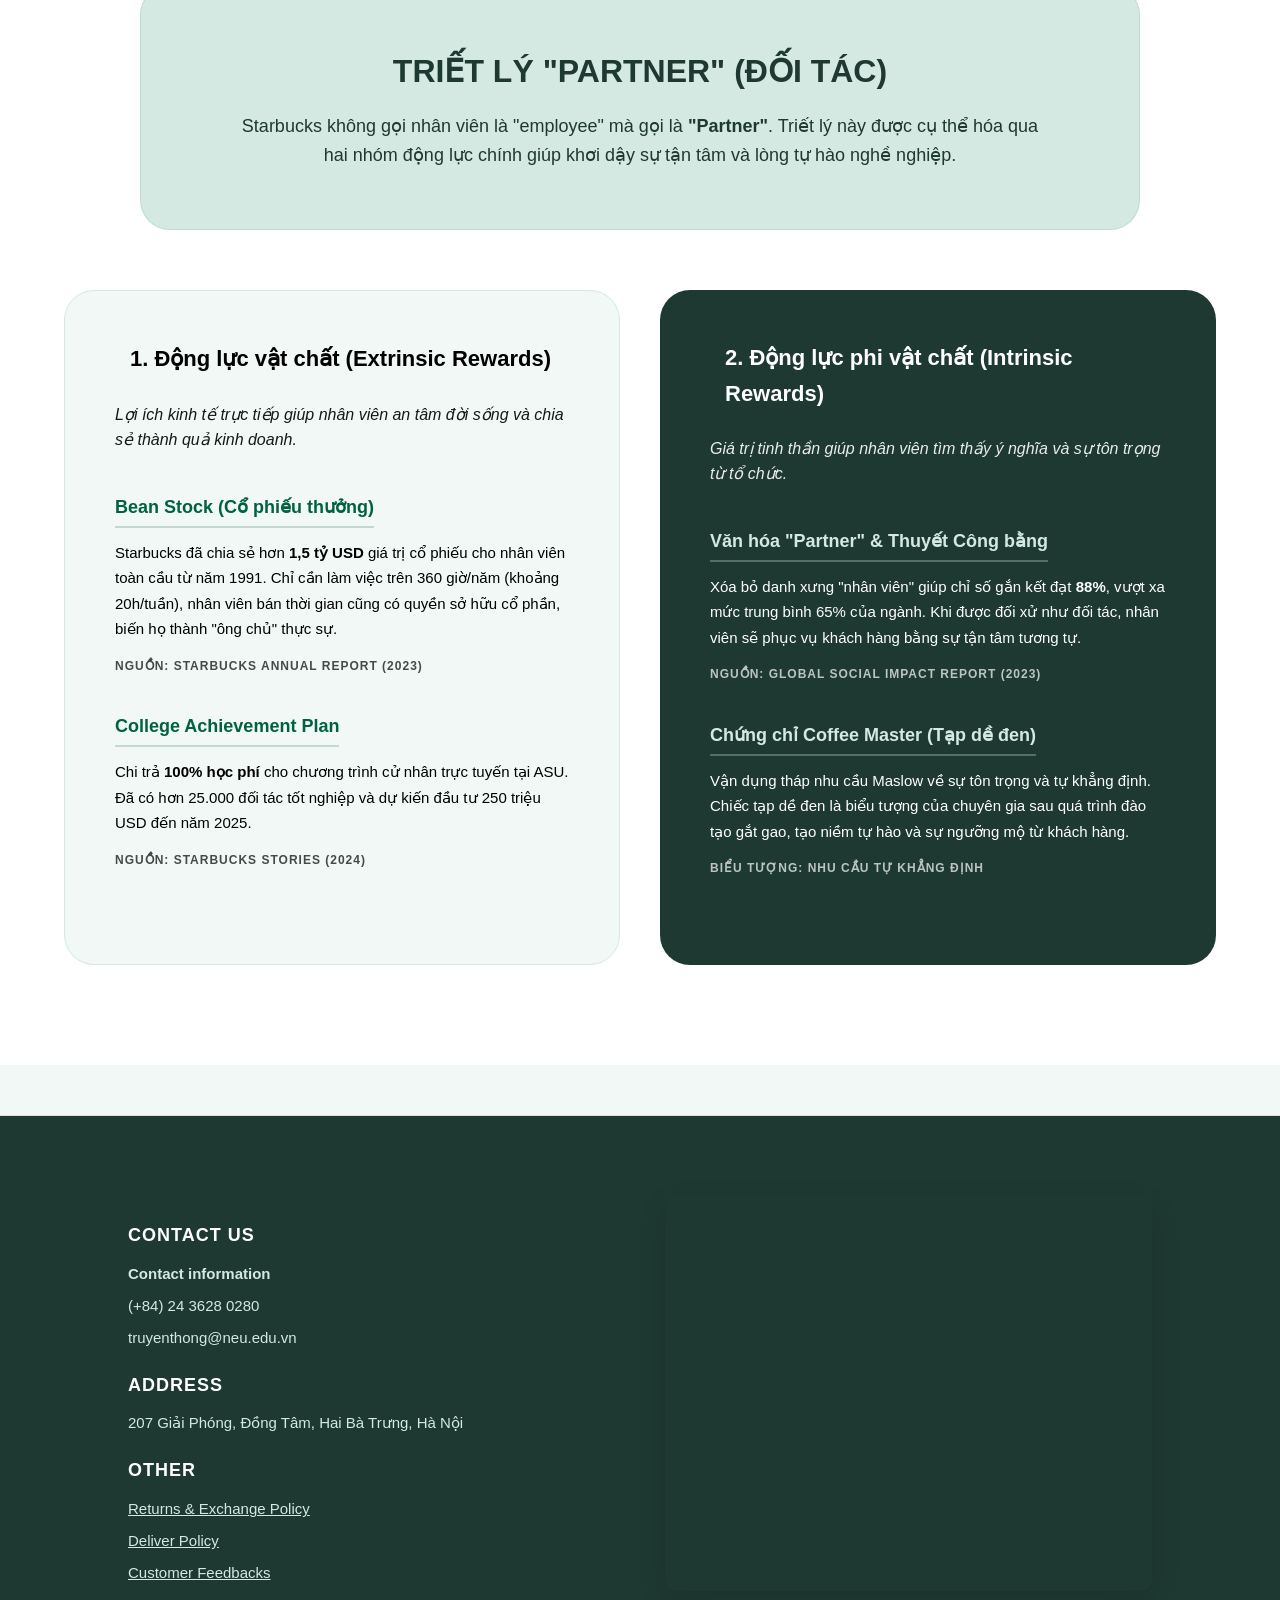
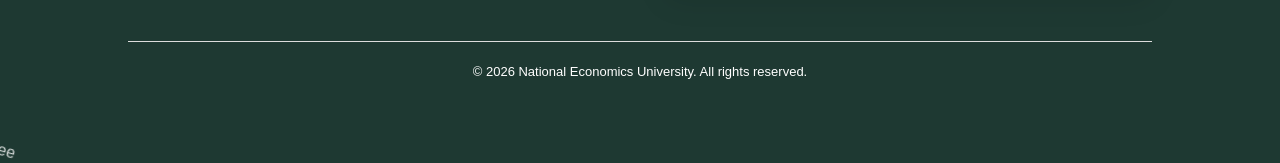
==== commit b97c4f08: "last" ====
--- a/part2.html
+++ b/part2.html
@@ -6,7 +6,8 @@
     <title>Document</title>
     <link rel="stylesheet" href="part2.css">
     <link rel="stylesheet" href="starbucks.css">
-
+    <link rel="stylesheet" href="popup.css">
+    <script src="script.js">Script</script>
     <link rel="icon" type="image/x-icon" href="https://upload.wikimedia.org/wikipedia/en/d/d3/Starbucks_Corporation_Logo_2011.svg">
 </head>
 <body>
@@ -45,7 +46,7 @@
                         </ul>
                     </li>
 
-                    <li><a href="part4.html">Sáng kiến hoàn thiện</a></li>
+                    <li><a href="part4.html">Tổng kết</a></li>
 
                     <li><a href="part5.html">Giả lập vận hành</a></li>
                     
@@ -73,8 +74,8 @@
                 </div>
                 <div class="card-body">
                     <h3>2.1. Công cụ Kinh tế: Mô hình "Quyền sở hữu"</h3>
-                    <p>Starbucks tặng cổ phiếu Bean Stock cho cả nhân viên bán thời gian [cite: 1], biến họ thành "người làm chủ" để bảo vệ thương hiệu[cite: 2]. Đồng thời, chi trả 100% học phí đại học ASU và cung cấp bảo hiểm toàn diện[cite: 3, 4].</p>
-                    <a href="#" class="btn-read-more">Read More</a>
+                    <p>Starbucks tặng cổ phiếu Bean Stock cho cả nhân viên bán thời gian, biến họ thành "người làm chủ" để bảo vệ thương hiệu. Đồng thời, chi trả 100% học phí đại học ASU và cung cấp bảo hiểm toàn diện.</p>
+                    <a href="javascript:void(0)" class="btn-read-more" onclick="openModal('card1')">Read More</a>
                 </div>
             </div>
 
@@ -84,8 +85,8 @@
                 </div>
                 <div class="card-body">
                     <h3>2.2. Công cụ Tâm lý - Xã hội: Văn hóa "Đối tác"</h3>
-                    <p>Xóa bỏ cấp bậc bằng danh xưng "Partner"[cite: 5]. Quản lý làm việc trực tiếp cùng nhân viên[cite: 6]. Các dự án như C.A.F.E Practices giúp nhân viên tự hào, tăng chỉ số gắn kết và lòng trung thành[cite: 7, 8, 9].</p>
-                    <a href="#" class="btn-read-more">Read More</a>
+                    <p>Xóa bỏ cấp bậc bằng danh xưng "Partner". Quản lý làm việc trực tiếp cùng nhân viên. Các dự án như C.A.F.E Practices giúp nhân viên tự hào, tăng chỉ số gắn kết và lòng trung thành.</p>
+                    <a href="javascript:void(0)" class="btn-read-more" onclick="openModal('card2')">Read More</a>
                 </div>
             </div>
 
@@ -95,8 +96,8 @@
                 </div>
                 <div class="card-body">
                     <h3>2.3. Công cụ Nội dung công việc: Quyền tự chủ</h3>
-                    <p>Barista được trao quyền sáng tạo và tương tác cá nhân không kịch bản[cite: 10]. Lộ trình thăng tiến rõ ràng với hơn 70% quản lý xuất thân từ vị trí pha chế, tạo niềm tin về tương lai phát triển[cite: 11, 12].</p>
-                    <a href="#" class="btn-read-more">Read More</a>
+                    <p>Barista được trao quyền sáng tạo và tương tác cá nhân không kịch bản. Lộ trình thăng tiến rõ ràng với hơn 70% quản lý xuất thân từ vị trí pha chế, tạo niềm tin về tương lai phát triển.</p>
+                    <a href="javascript:void(0)" class="btn-read-more" onclick="openModal('card3')">Read More</a>
                 </div>
             </div>
         </div>
@@ -145,20 +146,20 @@
         </div>
 
         <div class="theory-card">
-            <div class="card-tag ">Học thuyết 5</div>
+            <div class="card-tag ">Các chỉ số</div>
             <h3>Hiệu suất & Tài chính</h3>
             <div class="card-inner-split">
                 <div class="theory-sub-box">
-                    <span class="label-mini">Doanh thu</span>
-                    <p>abc.</p>
+                    <span class="label-mini">Doanh thu mục tiêu</span>
+                    <p>Khoảng 30.000.000 VNĐ/ngày cho một cửa hàng quy mô chuẩn.</p>
                 </div>
                 <div class="theory-sub-box">
-                    <span class="label-mini">Nhân sự</span>
-                    <p>abc.</p>
+                    <span class="label-mini">Chi phí nhân sự</span>
+                    <p>Duy trì ở mức 18-20% doanh thu (cao hơn mức 12-15% của các đối thủ nội địa).</p>
                 </div>
                                 <div class="theory-sub-box">
-                    <span class="label-mini">Triết lý</span>
-                    <p>abc.</p>
+                    <span class="label-mini">Triết lý vận hành</span>
+                    <p> Starbucks coi chi phí lương là khoản "Đầu tư vào trải nghiệm". Khi nhân viên (Đối tác) được chăm sóc tốt, họ sẽ tự khắc mang lại sự hài lòng tối đa cho khách hàng, từ đó duy trì lợi nhuận bền vững.</p>
                 </div>
             </div>
         </div>
@@ -181,17 +182,17 @@
                 <tr>
                     <td class="type-col">Tăng cường tích cực</td>
                     <td>Thưởng nóng hoặc tặng <strong>"Green Apron Card"</strong> khi nhân viên có hành vi kết nối xuất sắc như nhớ tên khách, hỏi thăm khách.</td>
-                    <td>Duy trì và nhân rộng các hành vi dịch vụ tốt giúp tăng điểm gắn kết khách hàng[cite: 1, 26].</td>
+                    <td>Duy trì và nhân rộng các hành vi dịch vụ tốt giúp tăng điểm gắn kết khách hàng.</td>
                 </tr>
                 <tr class="highlight-row">
                     <td class="type-col">Tránh tiêu cực</td>
                     <td>Đào tạo kỹ về an toàn thực phẩm ngay từ đầu để nhân viên làm đúng, tránh việc bị quản lý nhắc nhở hoặc kiểm tra đột xuất.</td>
-                    <td>Hình thành thói quen chuẩn mực tự giác để không rơi vào tình huống bị khiển trách[cite: 1, 28].</td>
+                    <td>Hình thành thói quen chuẩn mực tự giác để không rơi vào tình huống bị khiển trách.</td>
                 </tr>
                 <tr>
                     <td class="type-col">Hình phạt</td>
-                    <td>Cảnh cáo, đình chỉ ca làm hoặc chấm dứt hợp đồng đối với các hành vi vi phạm đạo đức, thái độ thô lỗ với khách[cite: 1, 29].</td>
-                    <td>Chấm dứt ngay các hành vi gây hại nghiêm trọng đến uy tín thương hiệu và trải nghiệm khách[cite: 1, 30].</td>
+                    <td>Cảnh cáo, đình chỉ ca làm hoặc chấm dứt hợp đồng đối với các hành vi vi phạm đạo đức, thái độ thô lỗ với khách.</td>
+                    <td>Chấm dứt ngay các hành vi gây hại nghiêm trọng đến uy tín thương hiệu và trải nghiệm khách hàng.</td>
                 </tr>
             </tbody>
         </table>
@@ -305,5 +306,23 @@
         </div>
     </footer>
 
+
+    <div id="read-more-modal" class="modal-overlay">
+    <div class="modal-content">
+        <span class="close-modal" onclick="closeModal()">&times;</span>
+        
+        <div class="modal-body">
+            <div class="modal-image">
+                <img id="modal-img" src="" alt="Detail Image">
+            </div>
+            
+            <div class="modal-text">
+                <h2 id="modal-title">Tiêu đề</h2>
+                <div id="modal-desc">
+                    </div>
+            </div>
+        </div>
+    </div>
+</div>
 </body>
 </html>
--- a/popup.css
+++ b/popup.css
@@ -0,0 +1,203 @@
+/* =========================================
+   STYLE CHO POPUP (MODAL) READ MORE
+========================================= */
+
+/* Lớp phủ làm tối màn hình nền */
+.modal-overlay {
+    display: none; /* Ẩn mặc định */
+    position: fixed;
+    z-index: 9999;
+    top: 0;
+    left: 0;
+    width: 100%;
+    height: 100%;
+    background-color: rgba(0, 0, 0, 0.6); /* Giảm độ sáng phần ngoài khung */
+    align-items: center;
+    justify-content: center;
+    opacity: 0;
+    transition: opacity 0.3s ease;
+}
+
+/* Khi popup được bật (thêm class active bằng JS) */
+.modal-overlay.active {
+    display: flex;
+    opacity: 1;
+}
+
+/* Khung nội dung Popup */
+.modal-content {
+    background-color: #ffffff;
+    border-radius: 20px;
+    width: 85%;
+    max-width: 1000px;
+    height: 70vh; /* Chiều cao cố định bằng 70% màn hình */
+    min-height: 400px;
+    overflow: hidden;
+    position: relative;
+    transform: translateY(-30px); /* Hiệu ứng trượt từ trên xuống */
+    transition: transform 0.3s ease;
+    box-shadow: 0 20px 50px rgba(0,0,0,0.3);
+}
+
+.modal-overlay.active .modal-content {
+    transform: translateY(0);
+}
+
+/* Nút X để đóng Popup */
+.close-modal {
+    position: absolute;
+    top: 15px;
+    right: 25px;
+    font-size: 35px;
+    font-weight: bold;
+    color: #333;
+    cursor: pointer;
+    z-index: 10;
+    transition: color 0.2s ease;
+}
+
+.close-modal:hover {
+    color: var(--danger, #e74c3c); /* Đổi màu đỏ khi hover */
+}
+
+/* Bố cục chia 2 cột bên trong Popup */
+.modal-body {
+    display: flex;
+    flex-direction: row;
+    height: 100%;
+}
+
+/* Cột Ảnh (Bên trái) */
+.modal-image {
+    flex: 1; /* Chiếm 50% chiều rộng */
+    height: 100%;
+}
+
+.modal-image img {
+    width: 100%;
+    height: 100%;
+    object-fit: cover; /* Cắt ảnh vừa vặn khung mà không bị méo */
+}
+
+/* Cột Chữ (Bên phải) */
+.modal-text {
+    flex: 1.2; /* Rộng hơn cột ảnh một chút (tỷ lệ 1 : 1.2) */
+    padding: 50px 40px;
+    overflow-y: auto; /* Cho phép cuộn nếu chữ quá dài */
+    display: flex;
+    flex-direction: column;
+}
+
+.modal-text h2 {
+    color: var(--house-green, #1e3932);
+    margin-bottom: 25px;
+    font-size: 26px;
+    line-height: 1.3;
+}
+
+.modal-text p {
+    font-size: 15px;
+    line-height: 1.7;
+    color: #444;
+    margin-bottom: 15px;
+}
+
+.modal-text ul {
+    padding-left: 20px;
+    margin-bottom: 20px;
+}
+
+.modal-text li {
+    font-size: 15px;
+    line-height: 1.7;
+    color: #444;
+    margin-bottom: 8px;
+}
+
+/* Responsive: Chuyển thành 1 cột xếp chồng trên điện thoại */
+@media (max-width: 992px) {
+    .modal-body {
+        flex-direction: column;
+    }
+    .modal-content {
+        height: 85vh; /* Cao hơn trên điện thoại để dễ đọc */
+    }
+    .modal-image {
+        height: 250px;
+        flex: none;
+    }
+    .modal-text {
+        padding: 30px 20px;
+    }
+}
+
+/* =========================================
+   STYLE CHO POPUP (HIỆU ỨNG LUXURY BRAND)
+========================================= */
+
+.modal-overlay {
+    display: none; /* JS sẽ đổi thành flex khi bấm */
+    position: fixed;
+    z-index: 9999;
+    top: 0;
+    left: 0;
+    width: 100%;
+    height: 100%;
+    background-color: rgba(0, 0, 0, 0.4); 
+    backdrop-filter: blur(8px); /* HIỆU ỨNG KÍNH MỜ (Glassmorphism) */
+    -webkit-backdrop-filter: blur(8px); /* Hỗ trợ Safari */
+    align-items: center;
+    justify-content: center;
+    opacity: 0;
+    transition: opacity 0.4s ease;
+}
+
+.modal-overlay.active {
+    opacity: 1;
+}
+
+/* Khung nội dung Popup */
+.modal-content {
+    background-color: #ffffff;
+    border-radius: 24px; /* Bo góc tròn trịa hơn */
+    width: 85%;
+    max-width: 1000px;
+    height: 70vh;
+    min-height: 400px;
+    overflow: hidden;
+    position: relative;
+    /* Hiệu ứng ban đầu: Nhỏ hơn một chút và nằm dưới thấp */
+    transform: translateY(40px) scale(0.95); 
+    opacity: 0;
+    /* CUBIC-BEZIER: Chuyển động nhanh lúc đầu, chậm mượt về cuối (Giống animation của Apple) */
+    transition: transform 0.5s cubic-bezier(0.16, 1, 0.3, 1), opacity 0.5s ease;
+    box-shadow: 0 30px 60px rgba(0,0,0,0.2);
+}
+
+/* Khi Active, Popup sẽ trượt lên và phóng to 100% */
+.modal-overlay.active .modal-content {
+    transform: translateY(0) scale(1);
+    opacity: 1;
+    transition-delay: 0.1s; /* Trễ 0.1s để nền mờ trước, khung xuất hiện sau tạo chiều sâu */
+}
+
+/* Bo góc cho các hình ảnh */
+img {
+    border-radius: 20px; /* Điều chỉnh thông số này từ 16px - 24px tùy ý */
+}
+
+/* Nếu bạn chỉ muốn bo góc ảnh trong các popup hoặc card cụ thể */
+.modal-image img,
+.card-image img {
+    border-radius: 20px;
+    object-fit: cover; /* Đảm bảo ảnh không bị méo khi bo góc */
+}
+
+/* Bo góc cho các thẻ (Card) và chặn ảnh tràn ra ngoài */
+.info-card, 
+.tree-card, 
+.lesson-card,
+.modal-content {
+    border-radius: 24px; /* Bo góc khung ngoài */
+    overflow: hidden; /* QUAN TRỌNG: Cắt bỏ phần ảnh vuông thừa ra ở các góc */
+}
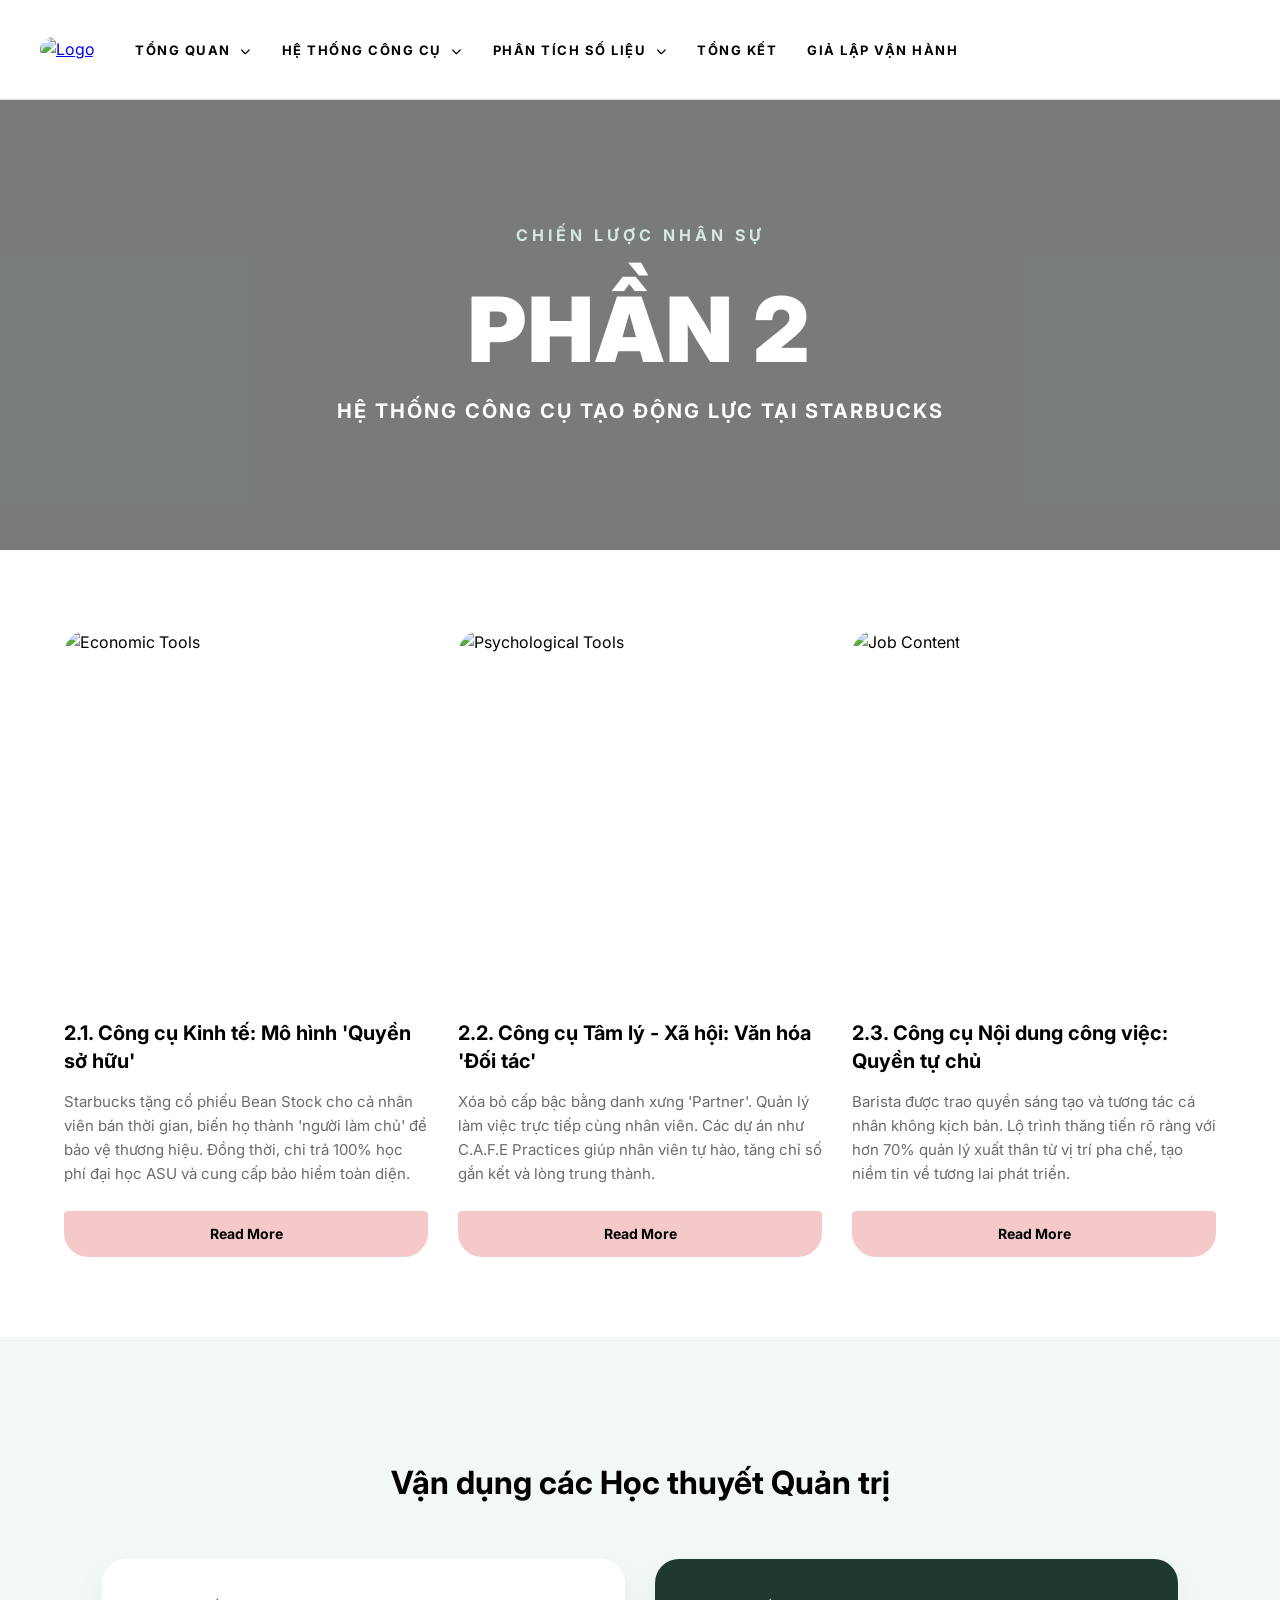
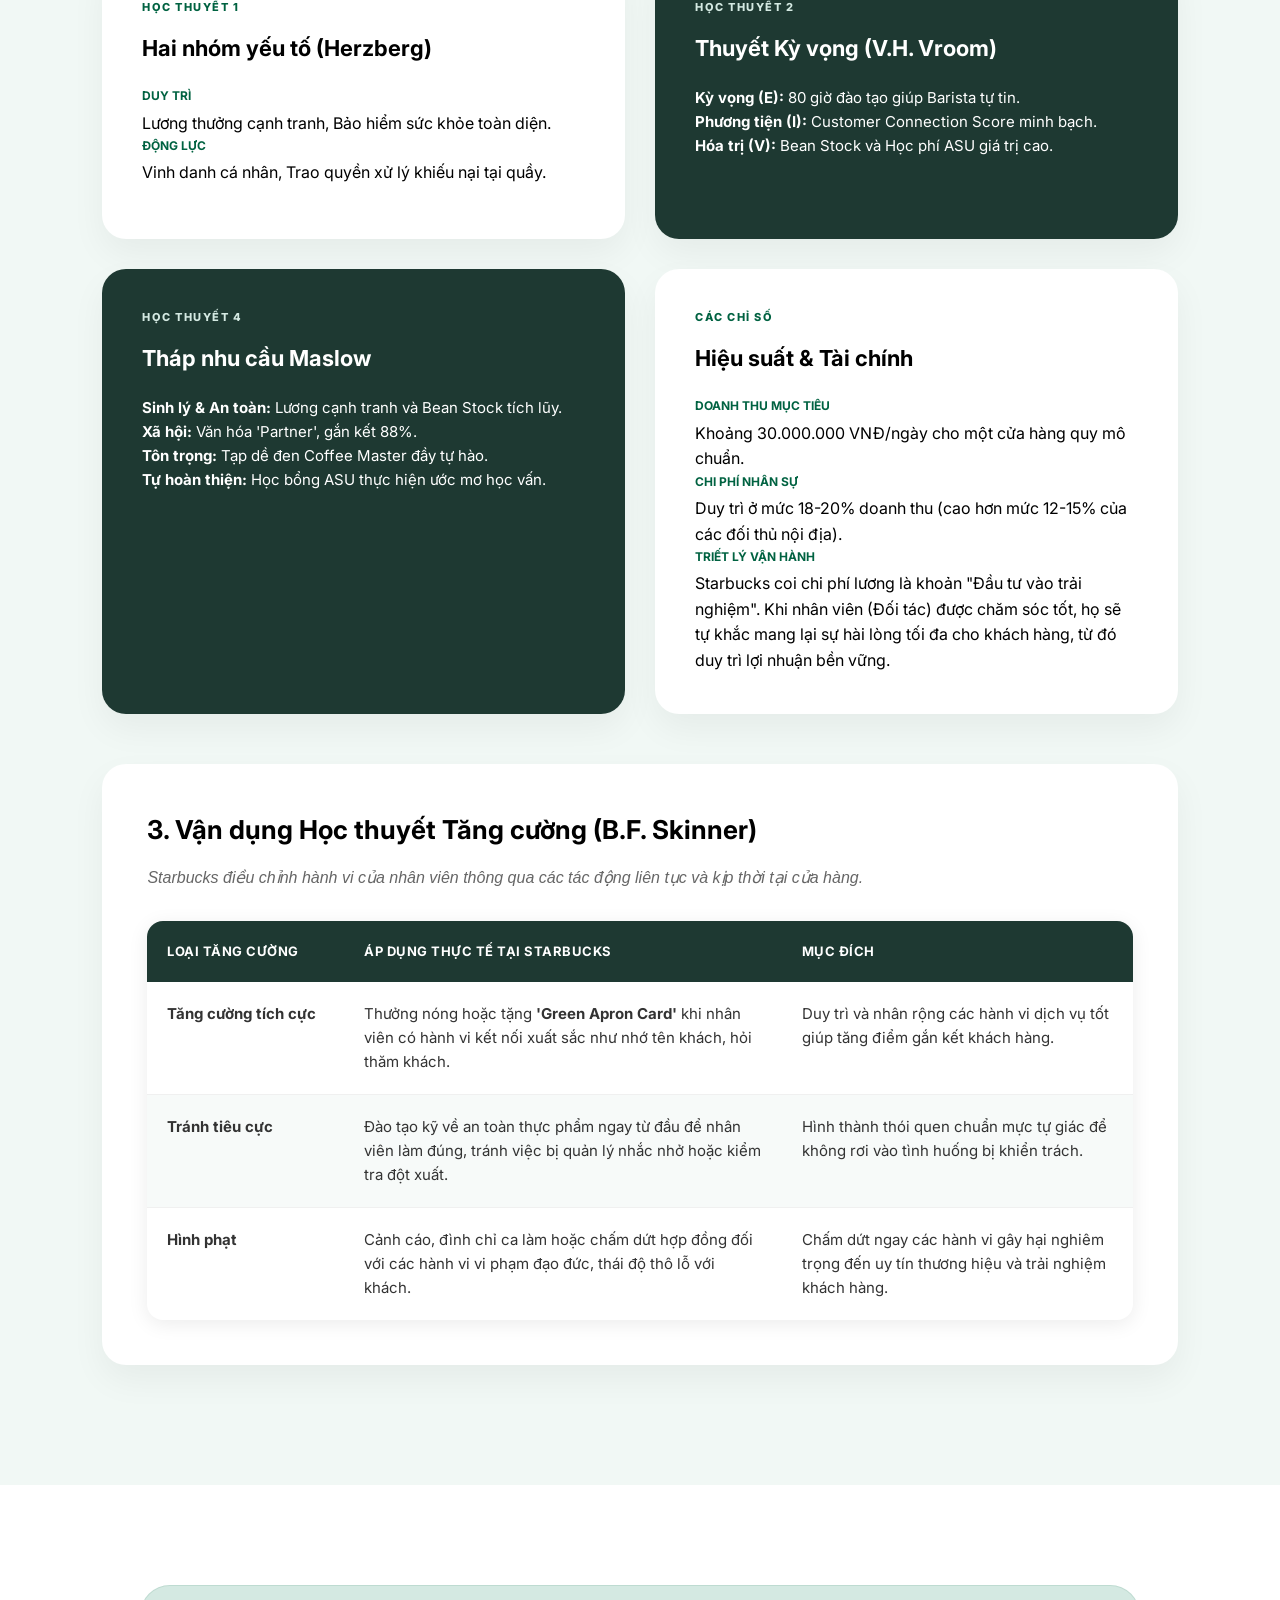
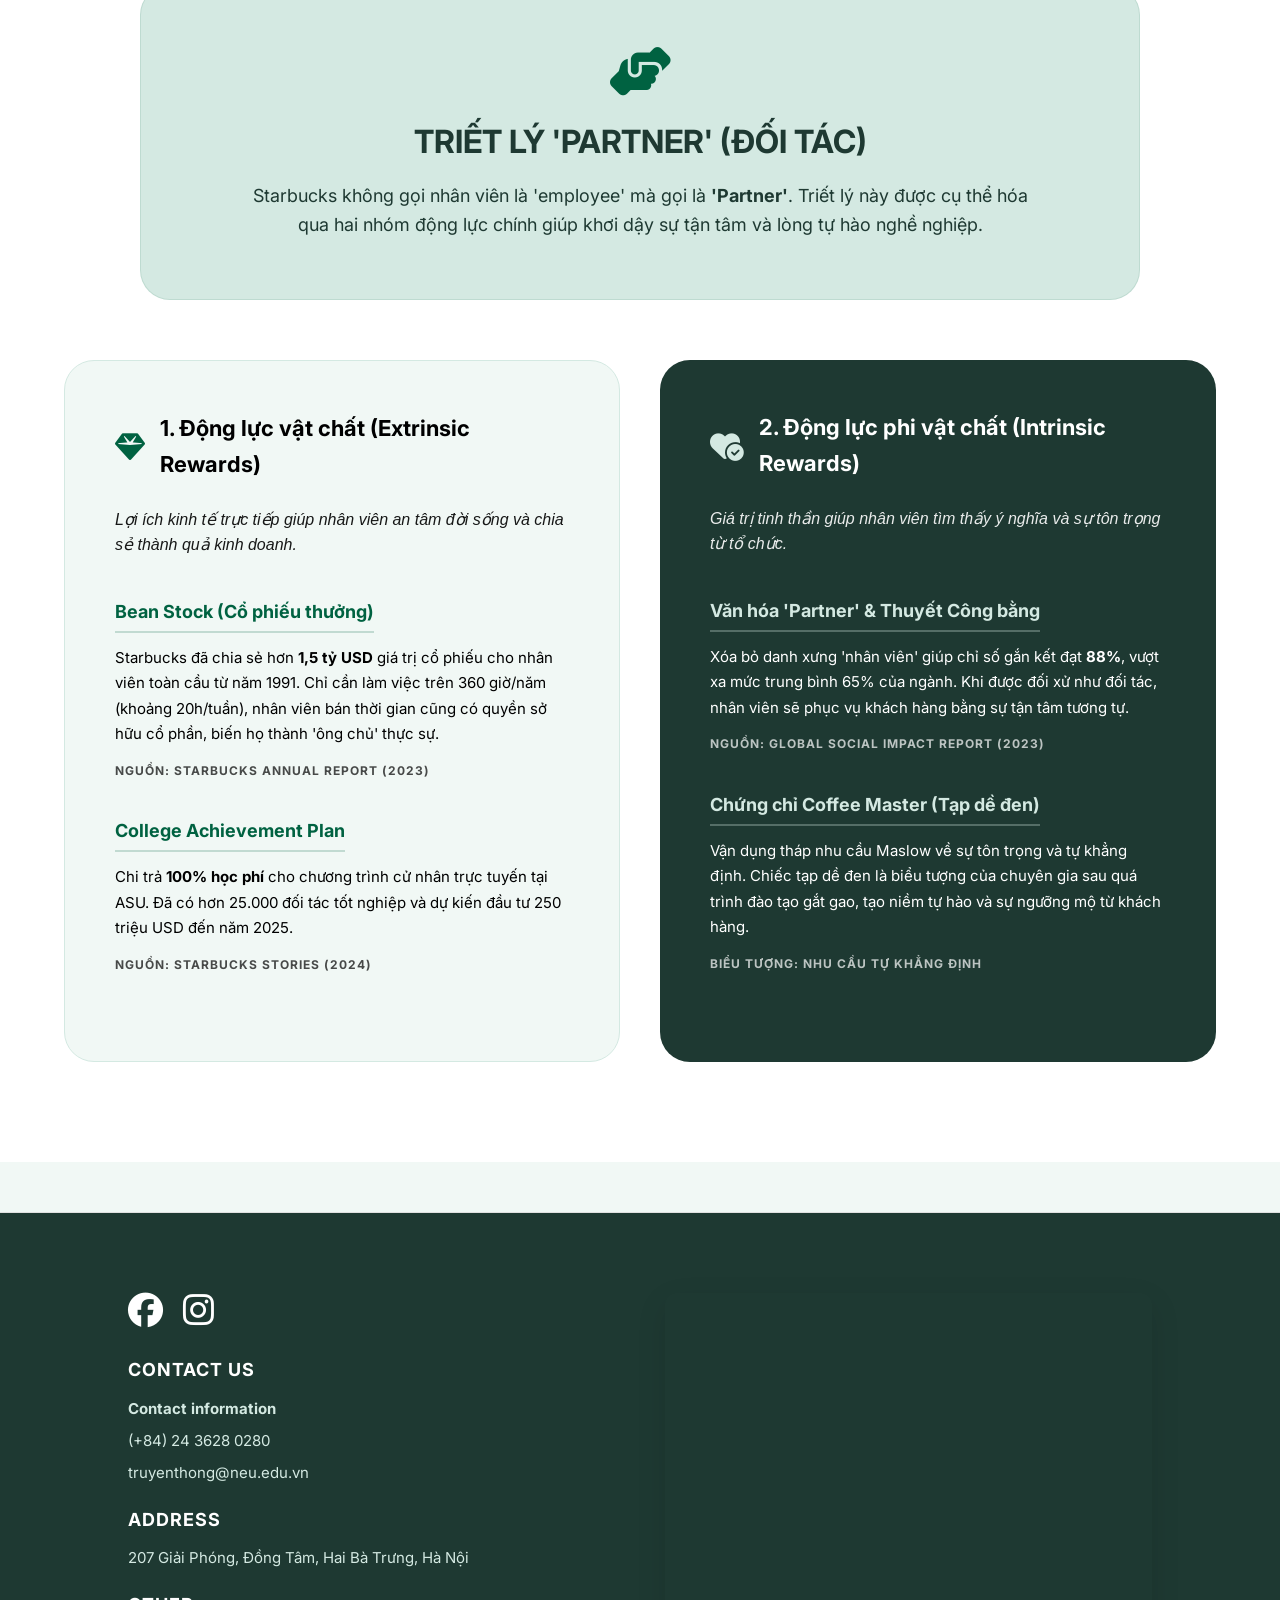
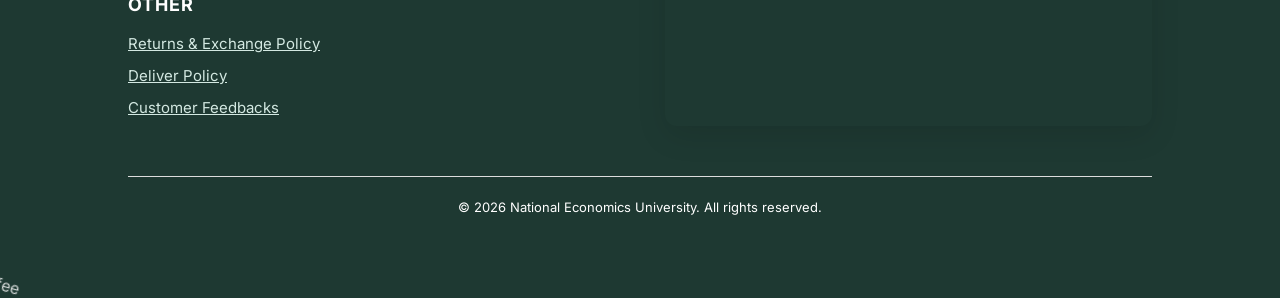
==== commit e0c33c2e: "finale" ====
--- a/part2.html
+++ b/part2.html
@@ -3,10 +3,15 @@
 <head>
     <meta charset="UTF-8">
     <meta name="viewport" content="width=device-width, initial-scale=1.0">
-    <title>Document</title>
+    <title>Phần 2 - Chiến lược nhân sự</title>
     <link rel="stylesheet" href="part2.css">
     <link rel="stylesheet" href="starbucks.css">
     <link rel="stylesheet" href="popup.css">
+
+    <link href="https://fonts.googleapis.com/css2?family=Inter:wght@400;700&display=swap" rel="stylesheet">
+    <link rel="stylesheet" href="https://cdnjs.cloudflare.com/ajax/libs/font-awesome/6.4.0/css/all.min.css">
+
+
     <script src="script.js">Script</script>
     <link rel="icon" type="image/x-icon" href="https://upload.wikimedia.org/wikipedia/en/d/d3/Starbucks_Corporation_Logo_2011.svg">
 </head>
@@ -70,34 +75,32 @@
         <div class="card-grid">
             <div class="info-card">
                 <div class="card-image">
-                    <img src="https://images.unsplash.com/photo-1497215728101-856f4ea42174?q=80&w=600" alt="Economic Tools">
+                    <img src="https://drive.google.com/thumbnail?id=1PzZm3-huvPrIptDA7UdcSdHml6PfN06X&sz=w1000" alt="Economic Tools">
                 </div>
                 <div class="card-body">
-                    <h3>2.1. Công cụ Kinh tế: Mô hình "Quyền sở hữu"</h3>
-                    <p>Starbucks tặng cổ phiếu Bean Stock cho cả nhân viên bán thời gian, biến họ thành "người làm chủ" để bảo vệ thương hiệu. Đồng thời, chi trả 100% học phí đại học ASU và cung cấp bảo hiểm toàn diện.</p>
-                    <a href="javascript:void(0)" class="btn-read-more" onclick="openModal('card1')">Read More</a>
-                </div>
+                    <h3>2.1. Công cụ Kinh tế: Mô hình 'Quyền sở hữu'</h3>
+                    <p>Starbucks tặng cổ phiếu Bean Stock cho cả nhân viên bán thời gian, biến họ thành 'người làm chủ' để bảo vệ thương hiệu. Đồng thời, chi trả 100% học phí đại học ASU và cung cấp bảo hiểm toàn diện.</p>
+                    <a href="javascript:void(0)" class="btn-read-more" onclick="openModal('card1', this)">Read More</a>                </div>
             </div>
 
             <div class="info-card">
                 <div class="card-image">
-                    <img src="https://images.unsplash.com/photo-1497215728101-856f4ea42174?q=80&w=600" alt="Psychological Tools">
+                    <img src="https://drive.google.com/thumbnail?id=1240wP6paoU4N7q0EpM9JvWWCXqSyLpON&sz=w1000" alt="Psychological Tools">
                 </div>
                 <div class="card-body">
-                    <h3>2.2. Công cụ Tâm lý - Xã hội: Văn hóa "Đối tác"</h3>
-                    <p>Xóa bỏ cấp bậc bằng danh xưng "Partner". Quản lý làm việc trực tiếp cùng nhân viên. Các dự án như C.A.F.E Practices giúp nhân viên tự hào, tăng chỉ số gắn kết và lòng trung thành.</p>
-                    <a href="javascript:void(0)" class="btn-read-more" onclick="openModal('card2')">Read More</a>
-                </div>
+                    <h3>2.2. Công cụ Tâm lý - Xã hội: Văn hóa 'Đối tác'</h3>
+                    <p>Xóa bỏ cấp bậc bằng danh xưng 'Partner'. Quản lý làm việc trực tiếp cùng nhân viên. Các dự án như C.A.F.E Practices giúp nhân viên tự hào, tăng chỉ số gắn kết và lòng trung thành.</p>
+                    <a href="javascript:void(0)" class="btn-read-more" onclick="openModal('card2', this)">Read More</a>                </div>
             </div>
 
             <div class="info-card">
                 <div class="card-image">
-                    <img src="https://images.unsplash.com/photo-1497215728101-856f4ea42174?q=80&w=600" alt="Job Content">
+                    <img src="https://drive.google.com/thumbnail?id=1QA9bWwqlKGH1dAfoIo9aPVfxhJeXwK_V&sz=w1000" alt="Job Content">
                 </div>
                 <div class="card-body">
                     <h3>2.3. Công cụ Nội dung công việc: Quyền tự chủ</h3>
                     <p>Barista được trao quyền sáng tạo và tương tác cá nhân không kịch bản. Lộ trình thăng tiến rõ ràng với hơn 70% quản lý xuất thân từ vị trí pha chế, tạo niềm tin về tương lai phát triển.</p>
-                    <a href="javascript:void(0)" class="btn-read-more" onclick="openModal('card3')">Read More</a>
+                    <a href="javascript:void(0)" class="btn-read-more" onclick="openModal('card3', this)">Read More</a>
                 </div>
             </div>
         </div>
@@ -139,7 +142,7 @@
             <h3>Tháp nhu cầu Maslow</h3>
             <div class="maslow-list">
                 <p><strong>Sinh lý & An toàn:</strong> Lương cạnh tranh và Bean Stock tích lũy.</p>
-                <p><strong>Xã hội:</strong> Văn hóa "Partner", gắn kết 88%.</p>
+                <p><strong>Xã hội:</strong> Văn hóa 'Partner', gắn kết 88%.</p>
                 <p><strong>Tôn trọng:</strong> Tạp dề đen Coffee Master đầy tự hào.</p>
                 <p><strong>Tự hoàn thiện:</strong> Học bổng ASU thực hiện ước mơ học vấn.</p>
             </div>
@@ -181,7 +184,7 @@
             <tbody>
                 <tr>
                     <td class="type-col">Tăng cường tích cực</td>
-                    <td>Thưởng nóng hoặc tặng <strong>"Green Apron Card"</strong> khi nhân viên có hành vi kết nối xuất sắc như nhớ tên khách, hỏi thăm khách.</td>
+                    <td>Thưởng nóng hoặc tặng <strong>'Green Apron Card'</strong> khi nhân viên có hành vi kết nối xuất sắc như nhớ tên khách, hỏi thăm khách.</td>
                     <td>Duy trì và nhân rộng các hành vi dịch vụ tốt giúp tăng điểm gắn kết khách hàng.</td>
                 </tr>
                 <tr class="highlight-row">
@@ -207,8 +210,8 @@
     <div class="philosophy-banner">
         <div class="philosophy-content">
             <i class="fa-solid fa-handshake-angle"></i>
-            <h2>Triết lý "Partner" (Đối tác)</h2>
-            <p>Starbucks không gọi nhân viên là "employee" mà gọi là <strong>"Partner"</strong>. Triết lý này được cụ thể hóa qua hai nhóm động lực chính giúp khơi dậy sự tận tâm và lòng tự hào nghề nghiệp.</p>
+            <h2>Triết lý 'Partner' (Đối tác)</h2>
+            <p>Starbucks không gọi nhân viên là 'employee' mà gọi là <strong>'Partner'</strong>. Triết lý này được cụ thể hóa qua hai nhóm động lực chính giúp khơi dậy sự tận tâm và lòng tự hào nghề nghiệp.</p>
         </div>
     </div>
 
@@ -222,7 +225,7 @@
             
             <div class="reward-item">
                 <h4>Bean Stock (Cổ phiếu thưởng)</h4>
-                <p>Starbucks đã chia sẻ hơn <strong>1,5 tỷ USD</strong> giá trị cổ phiếu cho nhân viên toàn cầu từ năm 1991. Chỉ cần làm việc trên 360 giờ/năm (khoảng 20h/tuần), nhân viên bán thời gian cũng có quyền sở hữu cổ phần, biến họ thành "ông chủ" thực sự.</p>
+                <p>Starbucks đã chia sẻ hơn <strong>1,5 tỷ USD</strong> giá trị cổ phiếu cho nhân viên toàn cầu từ năm 1991. Chỉ cần làm việc trên 360 giờ/năm (khoảng 20h/tuần), nhân viên bán thời gian cũng có quyền sở hữu cổ phần, biến họ thành 'ông chủ' thực sự.</p>
                 <span class="source-tag">Nguồn: Starbucks Annual Report (2023)</span>
             </div>
 
@@ -241,8 +244,8 @@
             <p class="box-desc">Giá trị tinh thần giúp nhân viên tìm thấy ý nghĩa và sự tôn trọng từ tổ chức.</p>
 
             <div class="reward-item">
-                <h4>Văn hóa "Partner" & Thuyết Công bằng</h4>
-                <p>Xóa bỏ danh xưng "nhân viên" giúp chỉ số gắn kết đạt <strong>88%</strong>, vượt xa mức trung bình 65% của ngành. Khi được đối xử như đối tác, nhân viên sẽ phục vụ khách hàng bằng sự tận tâm tương tự.</p>
+                <h4>Văn hóa 'Partner' & Thuyết Công bằng</h4>
+                <p>Xóa bỏ danh xưng 'nhân viên' giúp chỉ số gắn kết đạt <strong>88%</strong>, vượt xa mức trung bình 65% của ngành. Khi được đối xử như đối tác, nhân viên sẽ phục vụ khách hàng bằng sự tận tâm tương tự.</p>
                 <span class="source-tag">Nguồn: Global Social Impact Report (2023)</span>
             </div>
 
@@ -324,5 +327,7 @@
         </div>
     </div>
 </div>
+
+
 </body>
 </html>
--- a/part2.css
+++ b/part2.css
@@ -35,7 +35,7 @@
 .subpage-hero {
     width: 100%;
     height: 450px;
-    background-image: url('https://images.unsplash.com/photo-1501339847302-ac426a4a7cbb?q=80&w=1600');
+    background-image: url('https://drive.google.com/thumbnail?id=16vt2fA8MfL_EoJAN-lgd6pEIifHhnOa3&sz=w1000');
     background-size: cover;
     background-position: center;
     position: relative;
@@ -511,7 +511,7 @@
     border-bottom: none;
 }
 
-/* Tinh chỉnh tiêu đề phần 3 */
+/* Tinh chỉnh phần 3 */
 .table-title {
     font-size: 26px;
     font-weight: 700;
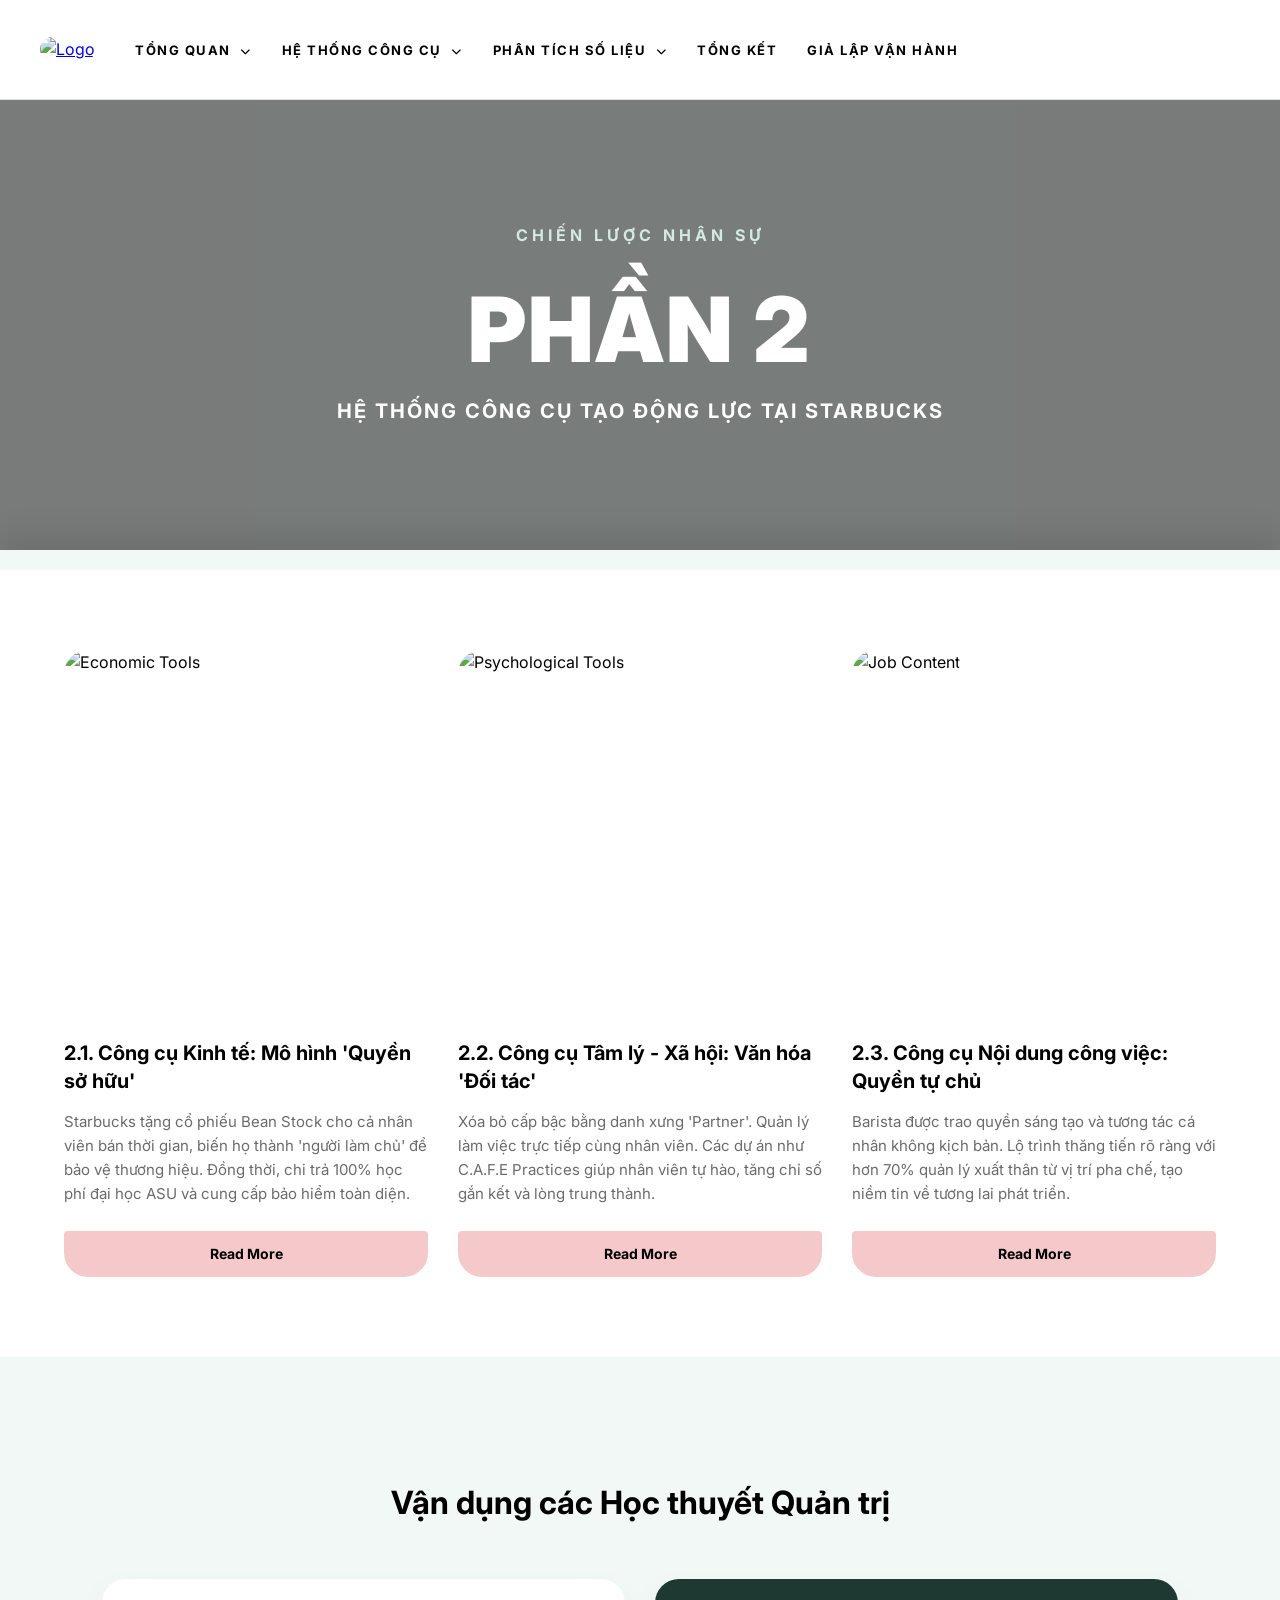
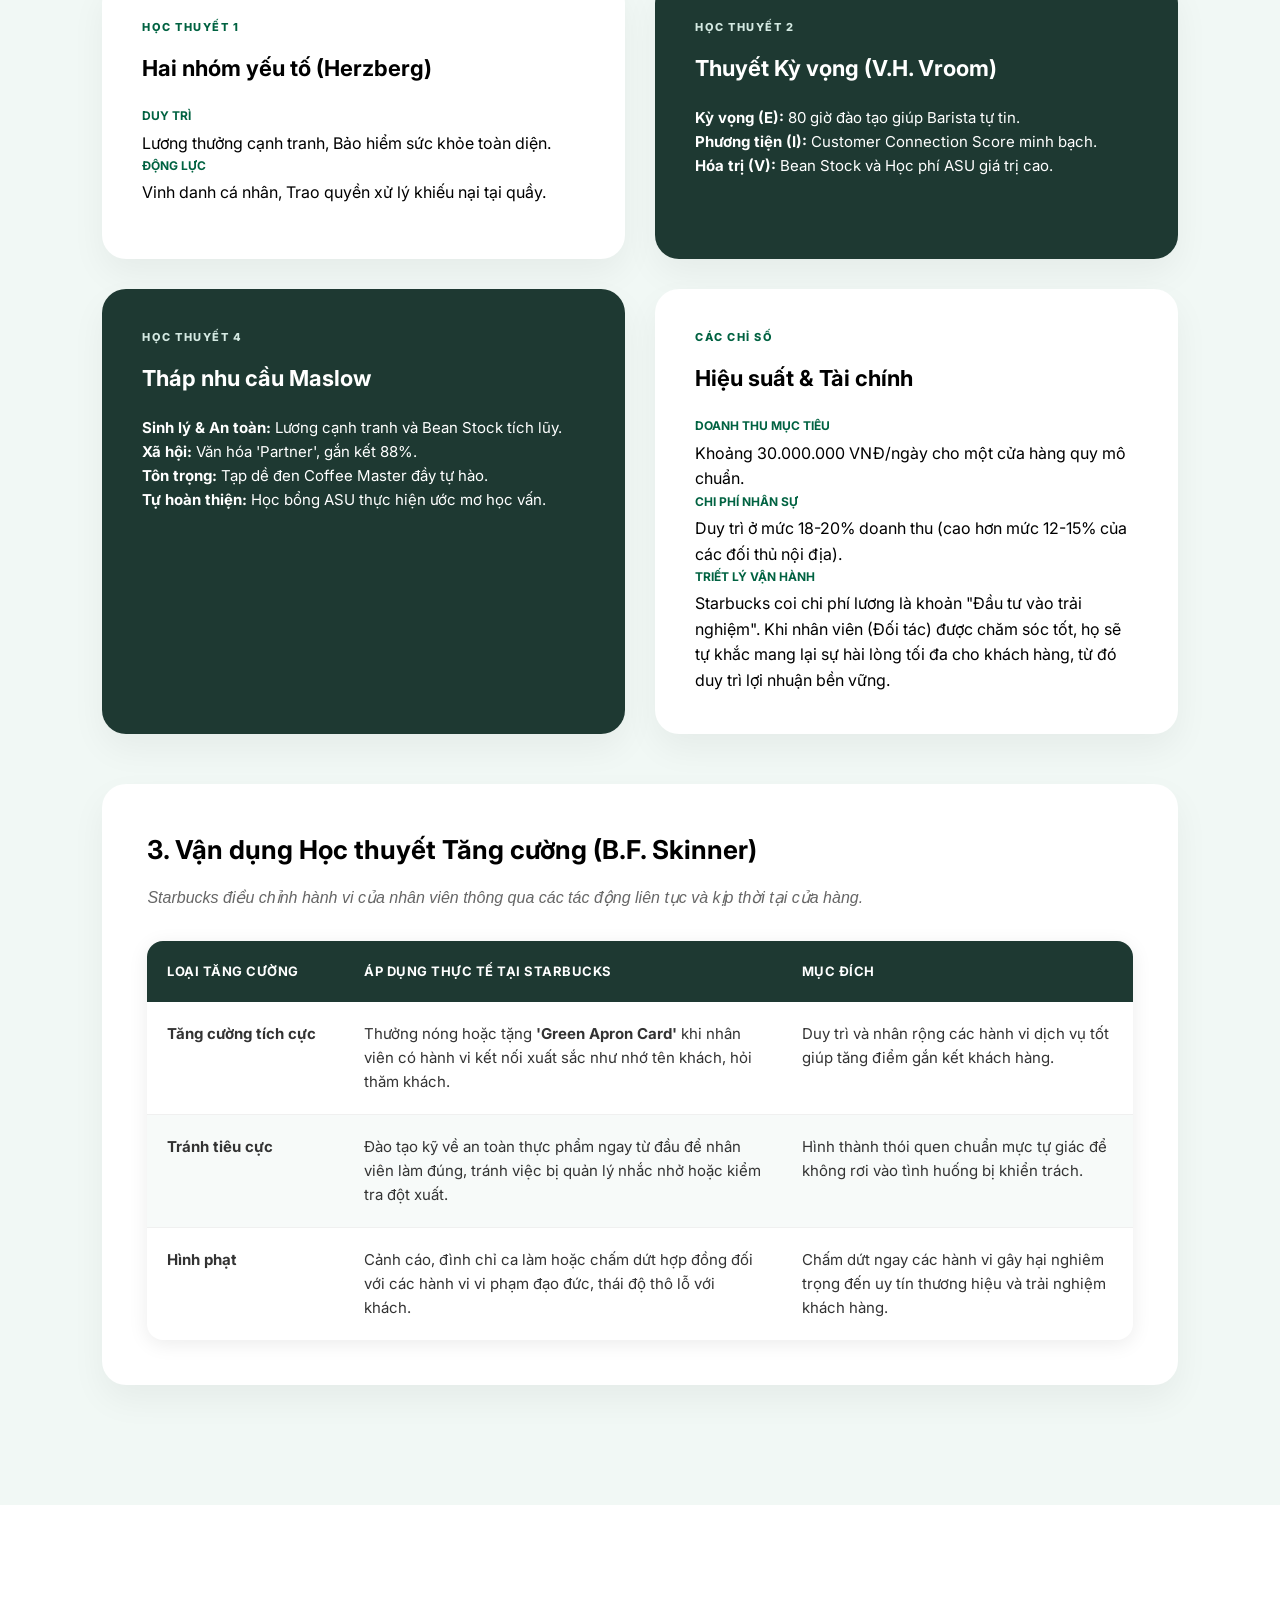
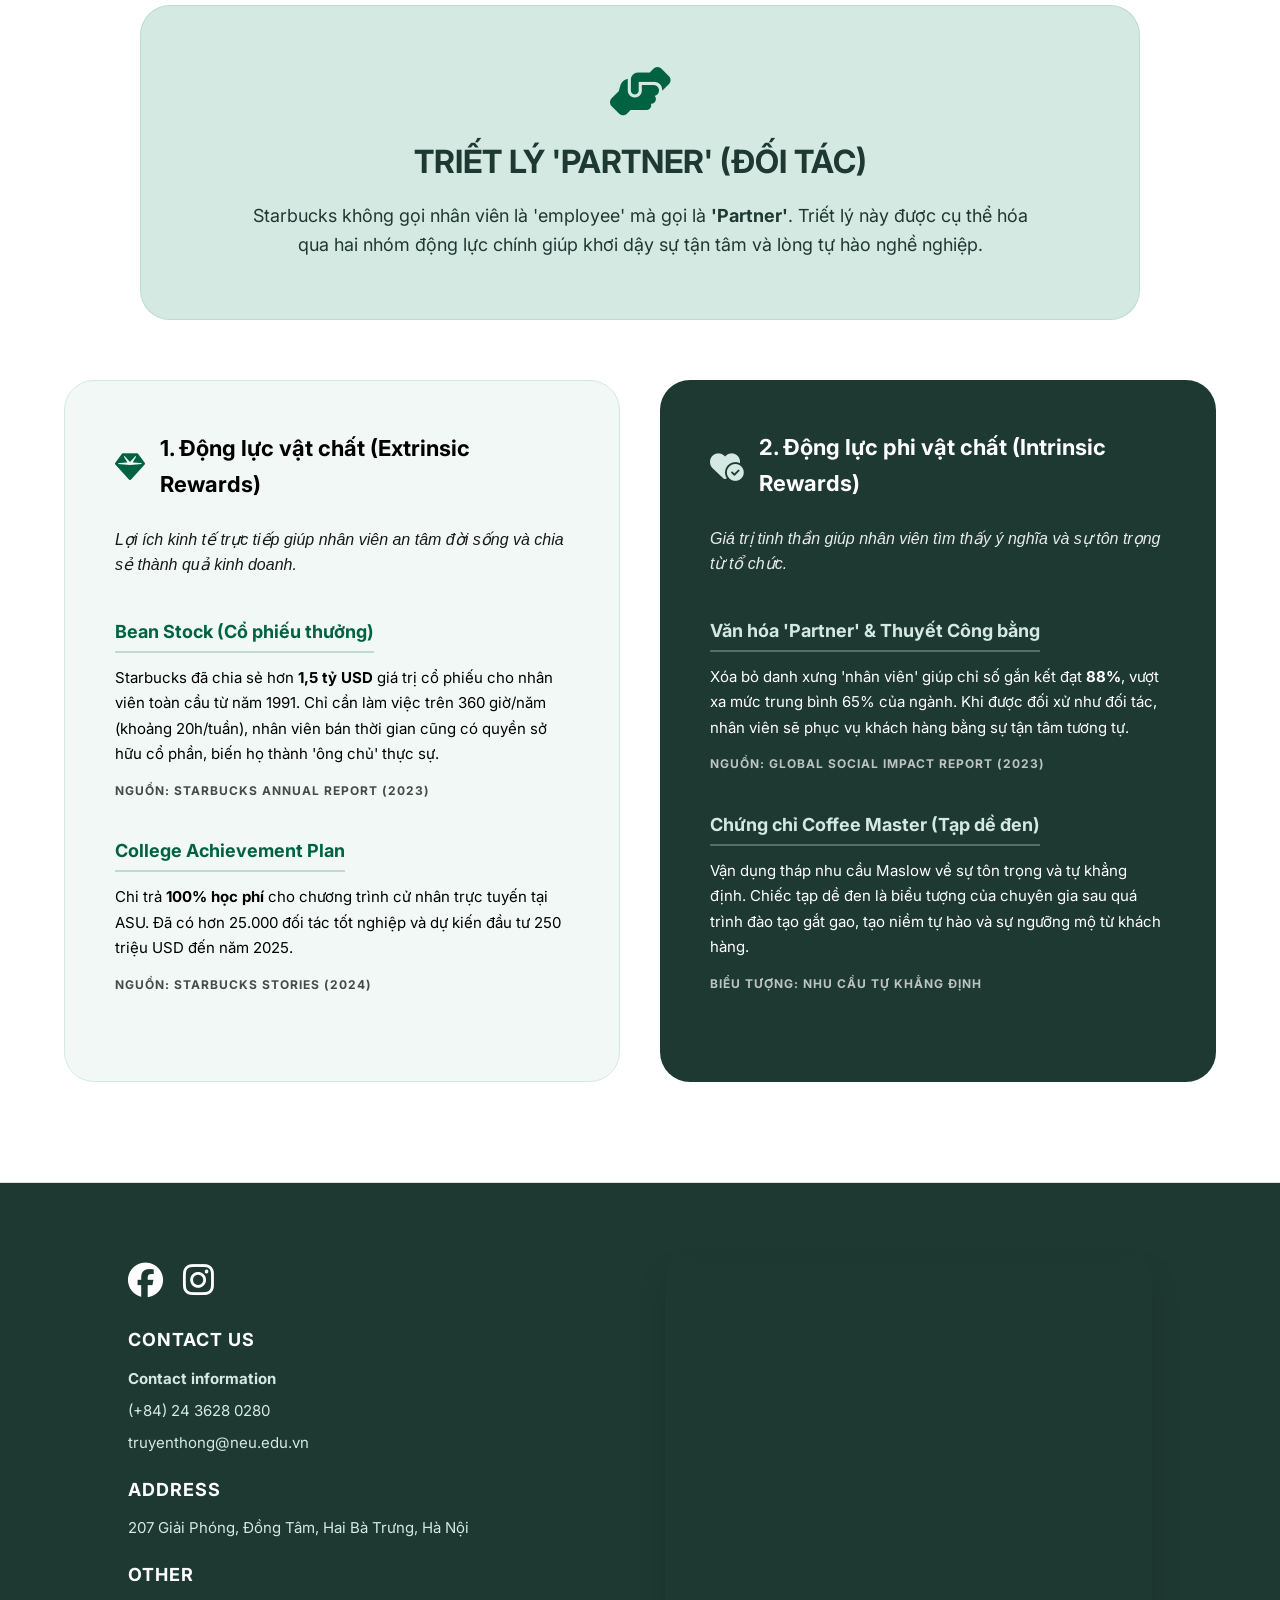
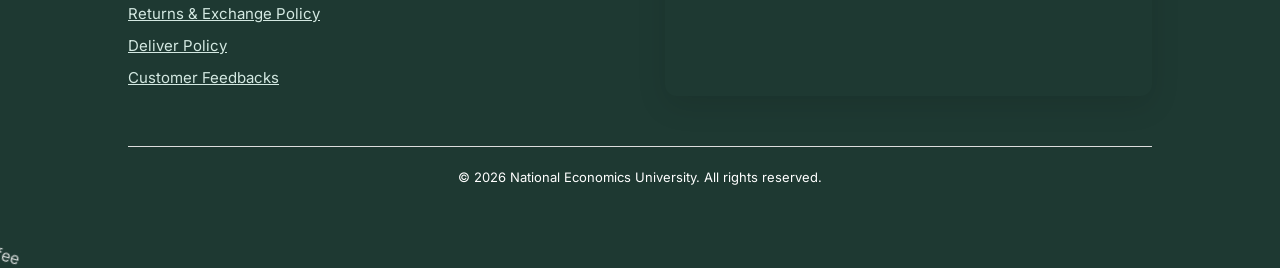
==== commit 92a78bfb: "update" ====
--- a/part2.html
+++ b/part2.html
@@ -3,7 +3,7 @@
 <head>
     <meta charset="UTF-8">
     <meta name="viewport" content="width=device-width, initial-scale=1.0">
-    <title>Phần 2 - Chiến lược nhân sự</title>
+    <title>Hệ thống công cụ - NEU Project</title>
     <link rel="stylesheet" href="part2.css">
     <link rel="stylesheet" href="starbucks.css">
     <link rel="stylesheet" href="popup.css">
--- a/part2.css
+++ b/part2.css
@@ -38,10 +38,15 @@
     background-image: url('https://drive.google.com/thumbnail?id=16vt2fA8MfL_EoJAN-lgd6pEIifHhnOa3&sz=w1000');
     background-size: cover;
     background-position: center;
-    position: relative;
     display: flex;
     align-items: center;
     justify-content: center;
+    position: sticky;
+    top: 100px;
+    z-index: 1;
+
+    transition: opacity 0.1s linear; 
+    will-change: opacity;
 }
 
 .hero-overlay {
@@ -523,4 +528,19 @@
     color: #666;
     margin-bottom: 30px;
     font-size: 16px;
+}
+main.main-full-width {
+    position: relative;
+    z-index: 10;      /* Cao hơn hero để đè lên */
+    
+    /* BẮT BUỘC: Phải có màu nền để che đi phần hero bên dưới */
+    background-color: var(--starbucks-background); 
+    
+    /* Tùy chọn: Thêm đổ bóng ở mép trên để tạo chiều sâu khi đè lên ảnh */
+    box-shadow: 0 -15px 30px rgba(0, 0, 0, 0.1);
+    
+    /* Đảm bảo phần main bắt đầu ngay sau khi hero kết thúc về mặt bố cục */
+    margin-top: 0; 
+    padding-top: 20px;
+    margin-bottom: 0 !important;
 }
--- a/starbucks.css
+++ b/starbucks.css
@@ -123,8 +123,8 @@
     background-color: var(--house-green); /* Footer màu xanh đậm rất đặc trưng Starbucks */    
     border-top: 1px solid #e0e0e0;
     overflow: hidden;
-    margin-top: 50px;
-    z-index: 10;
+    margin-top: 0 !important;
+    z-index: 11;
     color: var(--starbucks-white);
     padding: 80px 10%;
 }
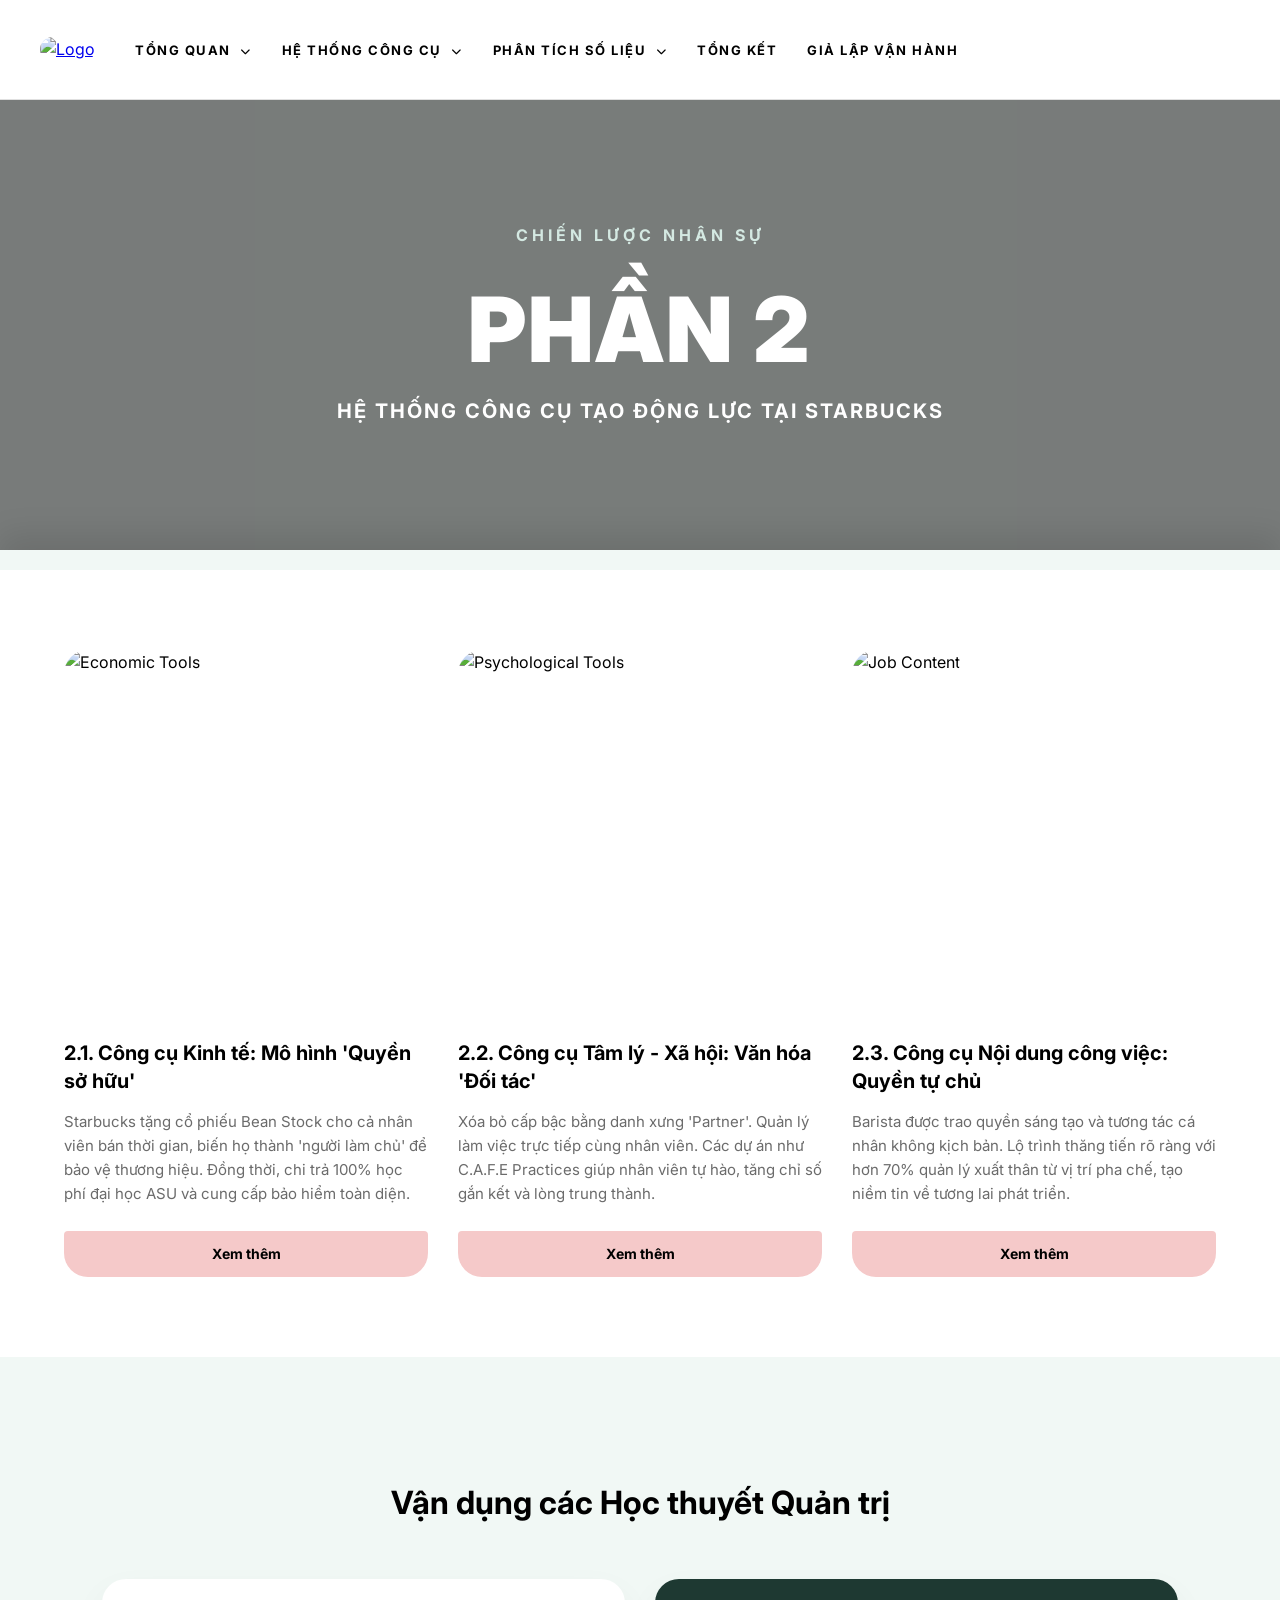
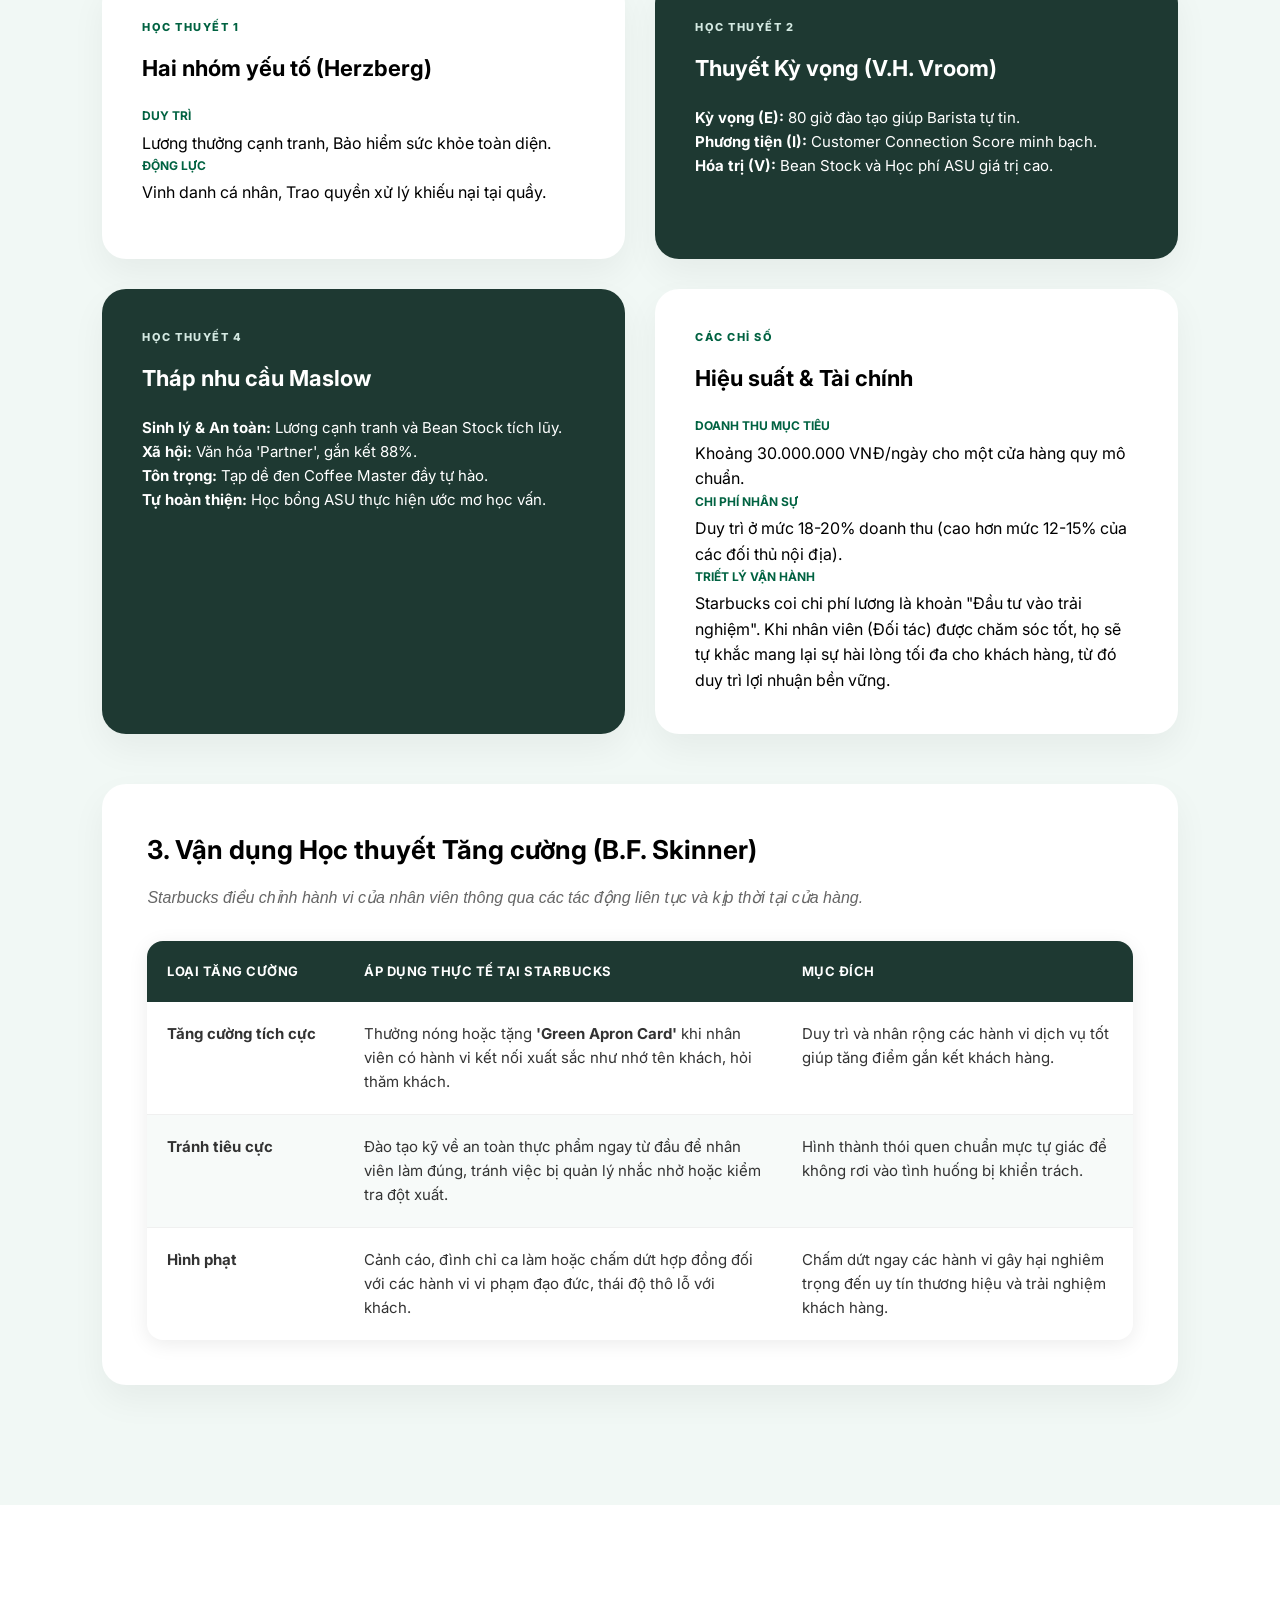
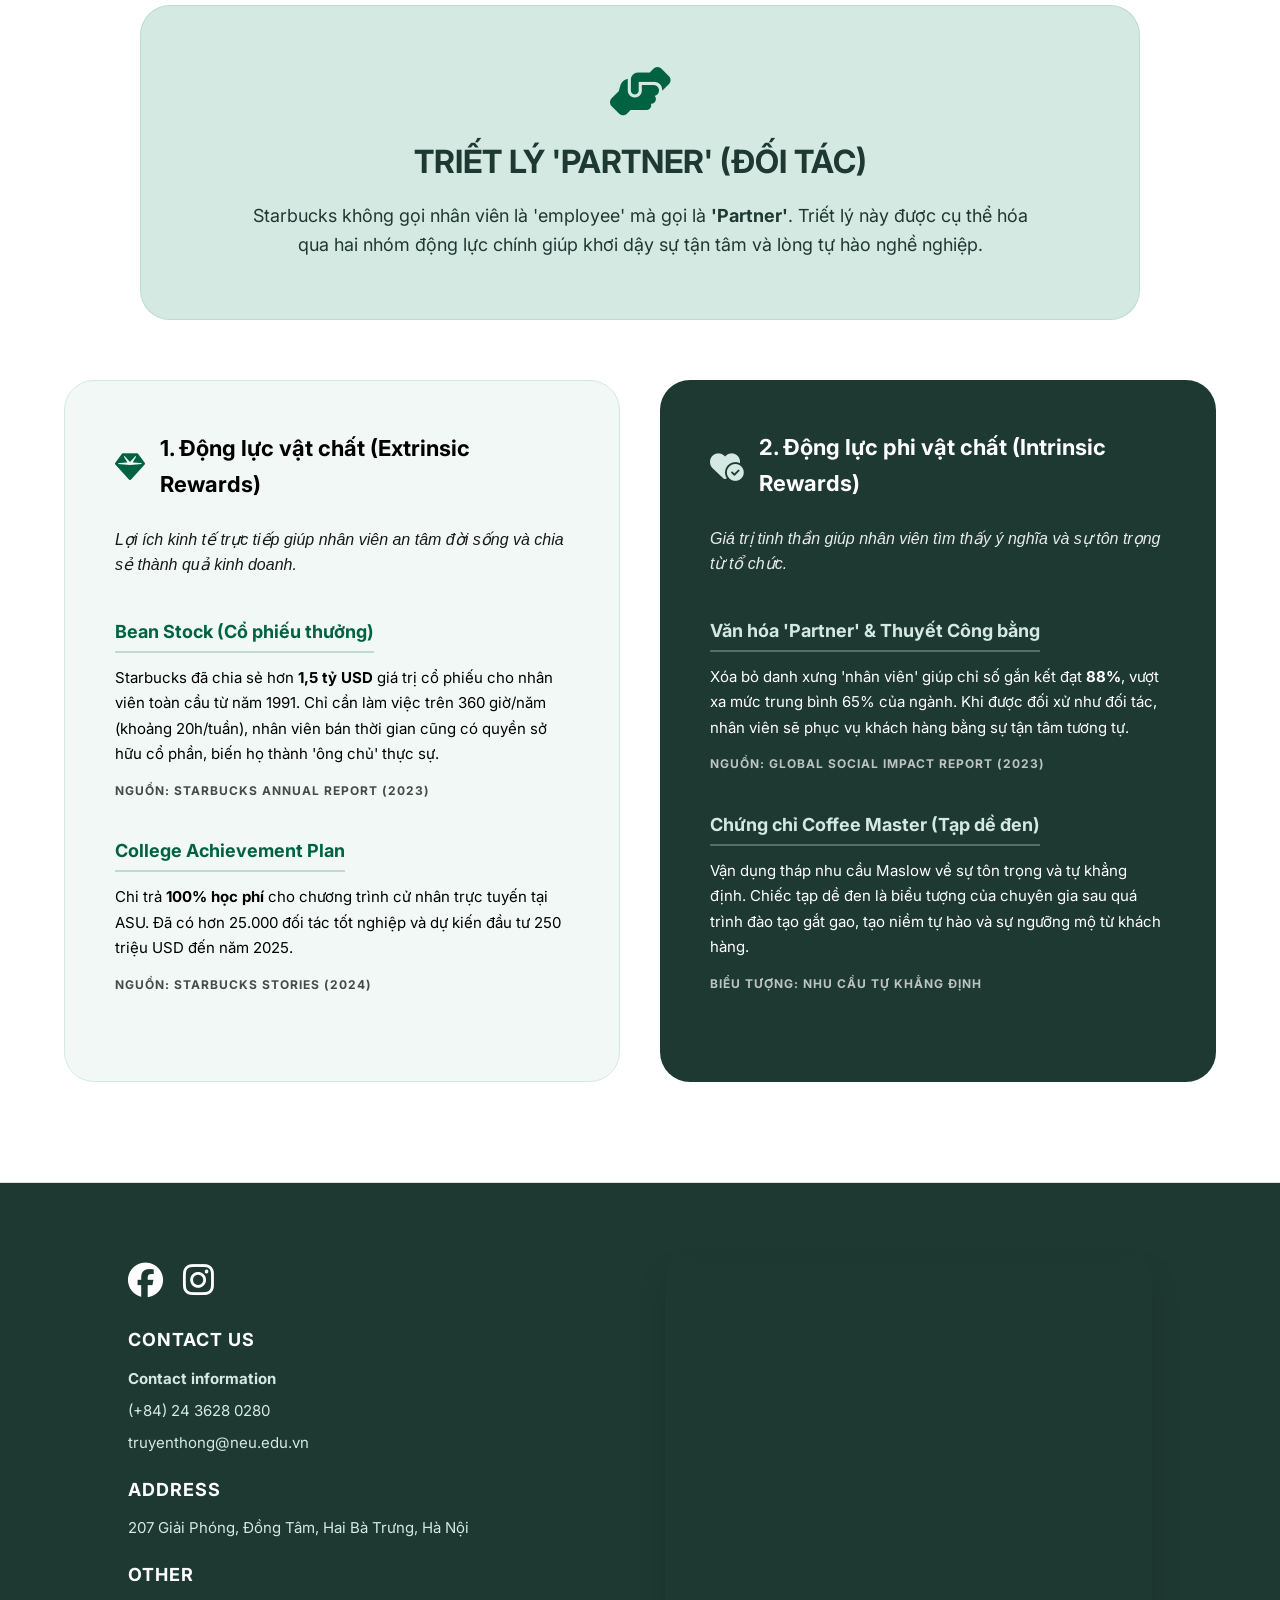
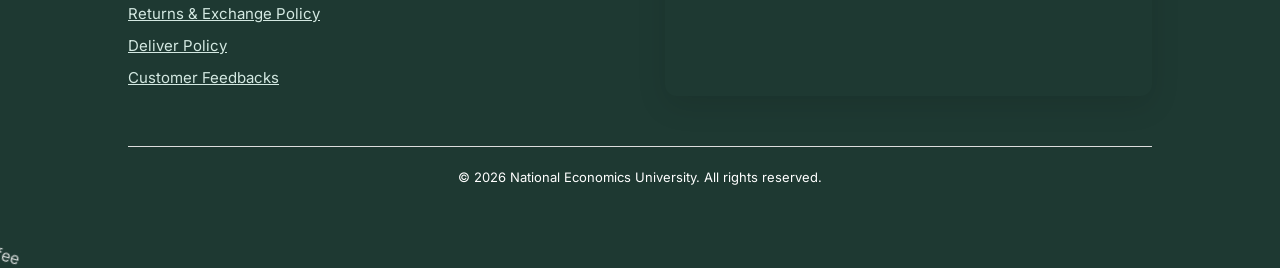
==== commit 96876bbf: "responsive" ====
--- a/part2.html
+++ b/part2.html
@@ -80,7 +80,7 @@
                 <div class="card-body">
                     <h3>2.1. Công cụ Kinh tế: Mô hình 'Quyền sở hữu'</h3>
                     <p>Starbucks tặng cổ phiếu Bean Stock cho cả nhân viên bán thời gian, biến họ thành 'người làm chủ' để bảo vệ thương hiệu. Đồng thời, chi trả 100% học phí đại học ASU và cung cấp bảo hiểm toàn diện.</p>
-                    <a href="javascript:void(0)" class="btn-read-more" onclick="openModal('card1', this)">Read More</a>                </div>
+                    <a href="javascript:void(0)" class="btn-read-more" onclick="openModal('card1', this)">Xem thêm</a>                </div>
             </div>
 
             <div class="info-card">
@@ -90,7 +90,7 @@
                 <div class="card-body">
                     <h3>2.2. Công cụ Tâm lý - Xã hội: Văn hóa 'Đối tác'</h3>
                     <p>Xóa bỏ cấp bậc bằng danh xưng 'Partner'. Quản lý làm việc trực tiếp cùng nhân viên. Các dự án như C.A.F.E Practices giúp nhân viên tự hào, tăng chỉ số gắn kết và lòng trung thành.</p>
-                    <a href="javascript:void(0)" class="btn-read-more" onclick="openModal('card2', this)">Read More</a>                </div>
+                    <a href="javascript:void(0)" class="btn-read-more" onclick="openModal('card2', this)">Xem thêm</a>                </div>
             </div>
 
             <div class="info-card">
@@ -100,7 +100,7 @@
                 <div class="card-body">
                     <h3>2.3. Công cụ Nội dung công việc: Quyền tự chủ</h3>
                     <p>Barista được trao quyền sáng tạo và tương tác cá nhân không kịch bản. Lộ trình thăng tiến rõ ràng với hơn 70% quản lý xuất thân từ vị trí pha chế, tạo niềm tin về tương lai phát triển.</p>
-                    <a href="javascript:void(0)" class="btn-read-more" onclick="openModal('card3', this)">Read More</a>
+                    <a href="javascript:void(0)" class="btn-read-more" onclick="openModal('card3', this)">Xem thêm</a>
                 </div>
             </div>
         </div>
--- a/part2.css
+++ b/part2.css
@@ -543,4 +543,5 @@
     margin-top: 0; 
     padding-top: 20px;
     margin-bottom: 0 !important;
-}+}
+
--- a/starbucks.css
+++ b/starbucks.css
@@ -377,4 +377,58 @@
     .team-member-item {
         width: 140px;
     }
+}
+
+/* --- Tối ưu Navbar cho Mobile --- */
+@media (max-width: 768px) {
+    .navbar {
+        height: 70px; /* Giảm chiều cao navbar */
+        padding: 0 20px;
+    }
+
+    .nav-left {
+        gap: 15px;
+        width: 100%;
+        justify-content: space-between;
+    }
+
+    /* Ẩn bớt các mục không quan trọng hoặc chuyển thành dạng cuộn ngang nếu cần */
+    .nav-links {
+        gap: 15px;
+        overflow-x: auto; /* Cho phép cuộn ngang menu trên mobile */
+        white-space: nowrap;
+        padding-bottom: 5px;
+        -webkit-overflow-scrolling: touch;
+    }
+
+    .nav-links > li {
+        padding: 10px 0;
+    }
+
+    .nav-links a {
+        font-size: 11px; /* Chữ nhỏ lại một chút */
+    }
+
+    /* Ẩn icon mũi tên trên mobile để tiết kiệm diện tích */
+    .nav-links a i {
+        display: none;
+    }
+
+    .logo img {
+        height: 40px;
+    }
+}
+
+/* --- Tối ưu Team Grid (Thành viên nhóm) --- */
+@media (max-width: 480px) {
+    .brand-grid-container {
+        display: grid;
+        grid-template-columns: repeat(2, 1fr); /* Chia 2 cột đều nhau */
+        gap: 15px;
+        padding: 0 15px;
+    }
+
+    .team-member-item {
+        width: 100%; /* Chiếm hết cột */
+    }
 }
--- a/popup.css
+++ b/popup.css
@@ -200,4 +200,49 @@
 .modal-content {
     border-radius: 24px; /* Bo góc khung ngoài */
     overflow: hidden; /* QUAN TRỌNG: Cắt bỏ phần ảnh vuông thừa ra ở các góc */
+}
+
+/* --- Tối ưu Modal cho Mobile --- */
+@media (max-width: 768px) {
+    .modal-content {
+        width: 92%; /* Tăng độ rộng để tận dụng không gian */
+        height: 80vh; /* Tăng chiều cao để không bị khuất chữ */
+        border-radius: 20px;
+    }
+
+    .modal-body {
+        flex-direction: column; /* Ảnh nằm trên, chữ nằm dưới */
+    }
+
+    .modal-image {
+        height: 180px; /* Cố định chiều cao ảnh để nhường chỗ cho chữ */
+        min-height: 180px;
+    }
+
+    .modal-text {
+        padding: 25px 20px;
+    }
+
+    .modal-text h2 {
+        font-size: 20px;
+        margin-bottom: 15px;
+    }
+
+    .modal-text p, .modal-text li {
+        font-size: 14px;
+        line-height: 1.6;
+    }
+
+    .close-modal {
+        top: 10px;
+        right: 15px;
+        font-size: 30px;
+        background: rgba(255, 255, 255, 0.8); /* Thêm nền nhẹ để dễ thấy nút đóng trên ảnh */
+        width: 40px;
+        height: 40px;
+        display: flex;
+        align-items: center;
+        justify-content: center;
+        border-radius: 50%;
+    }
 }
